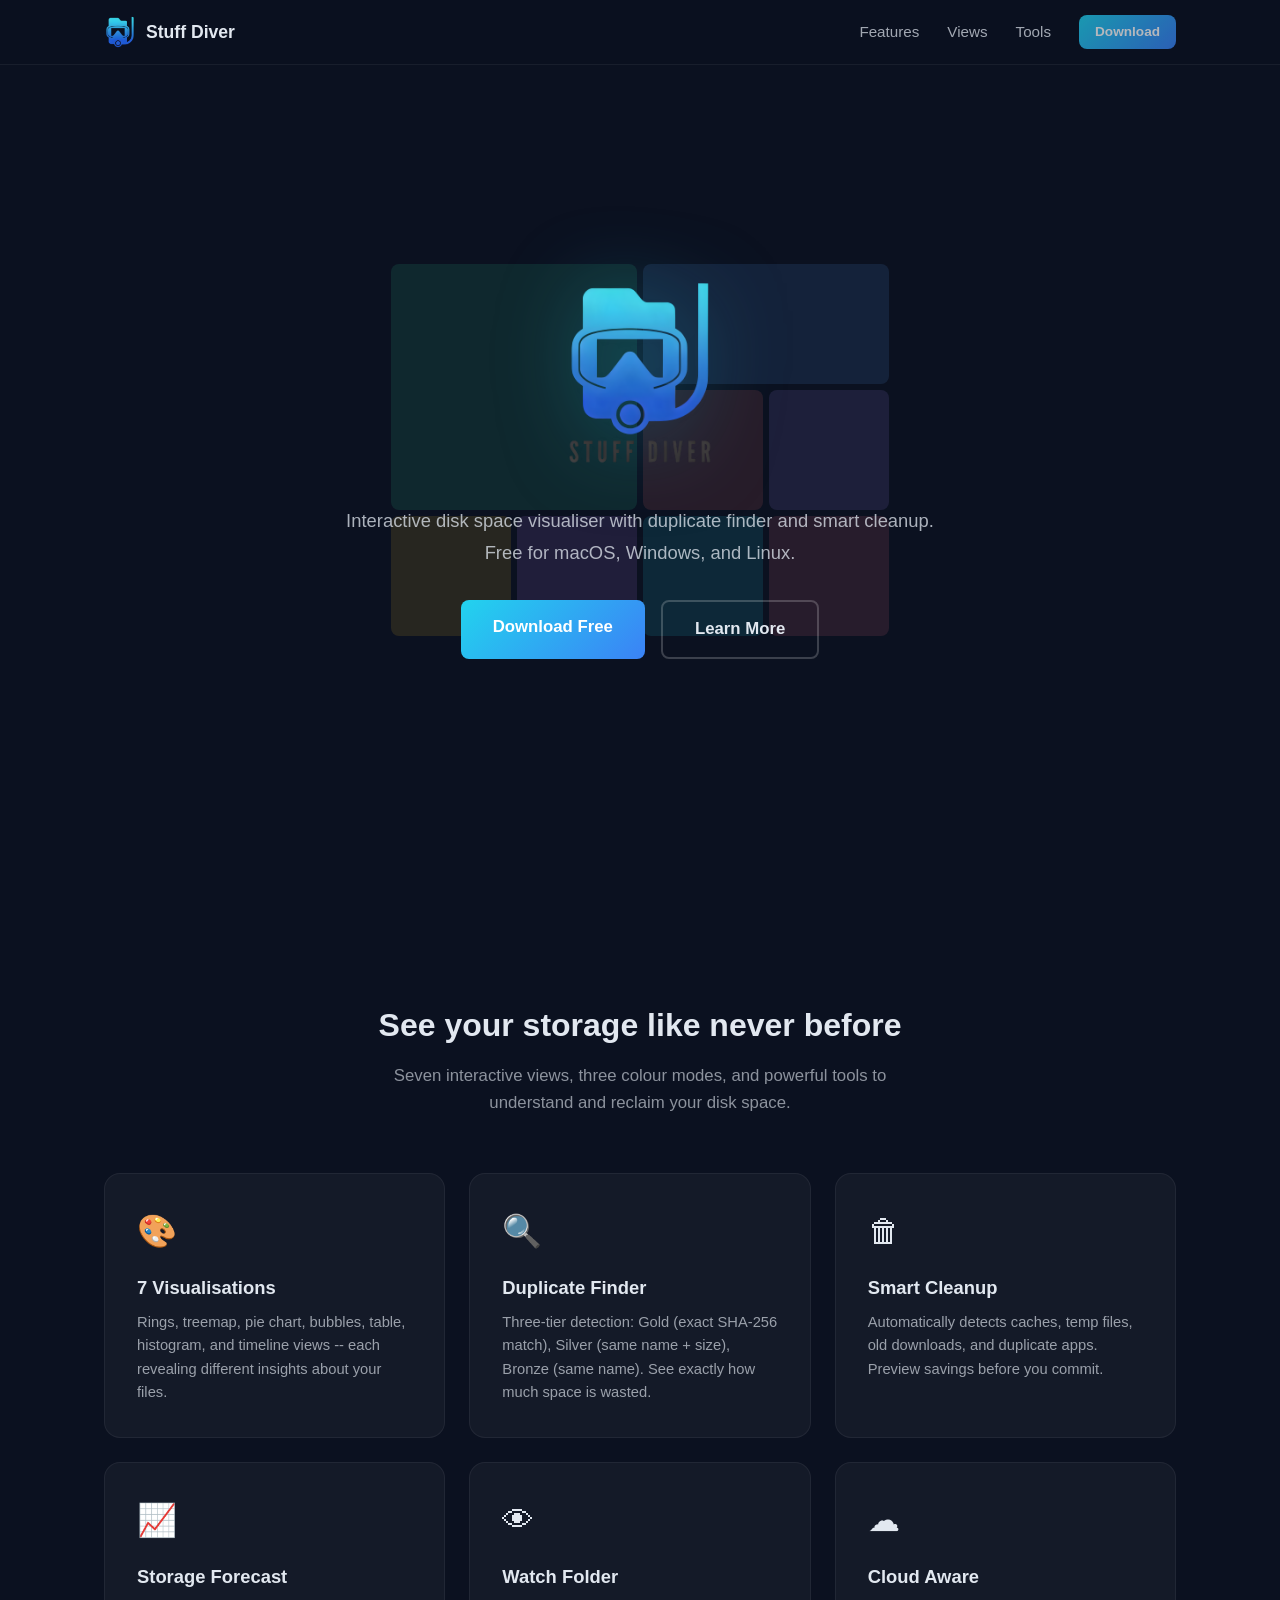
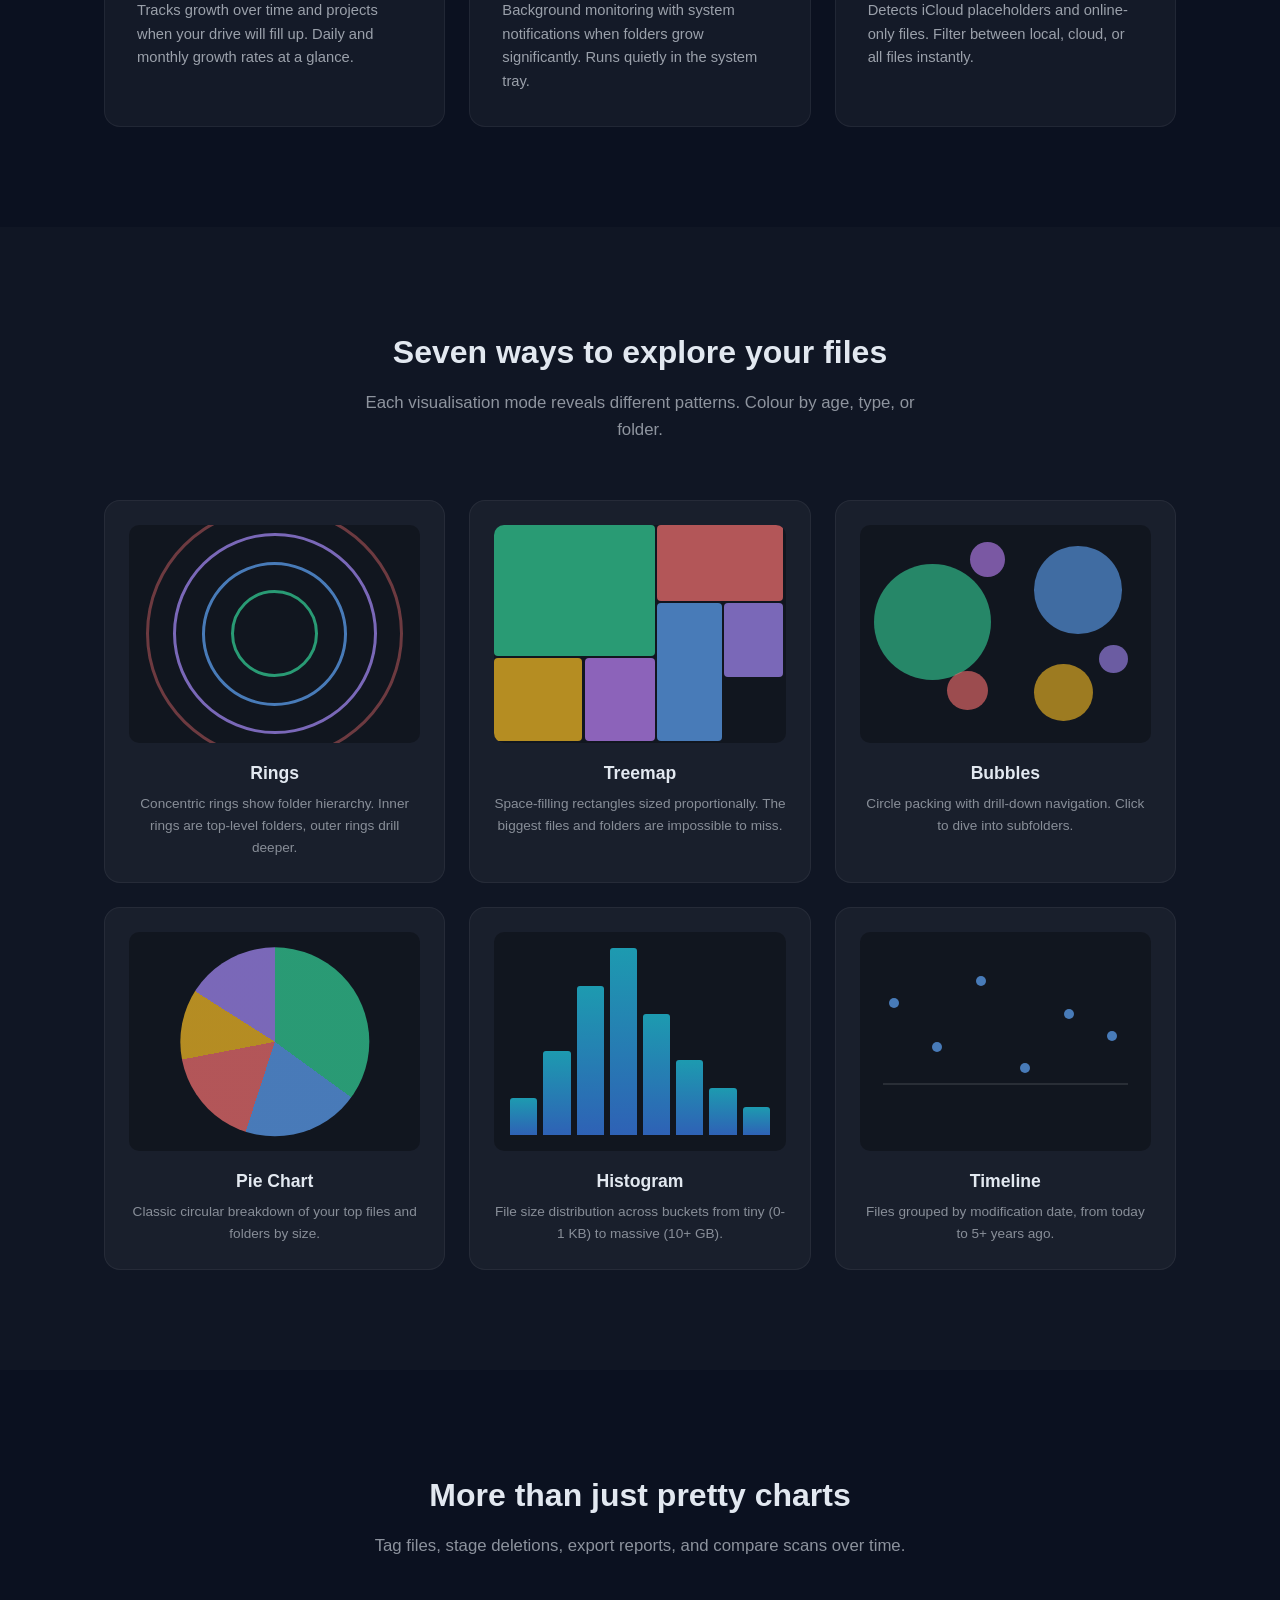
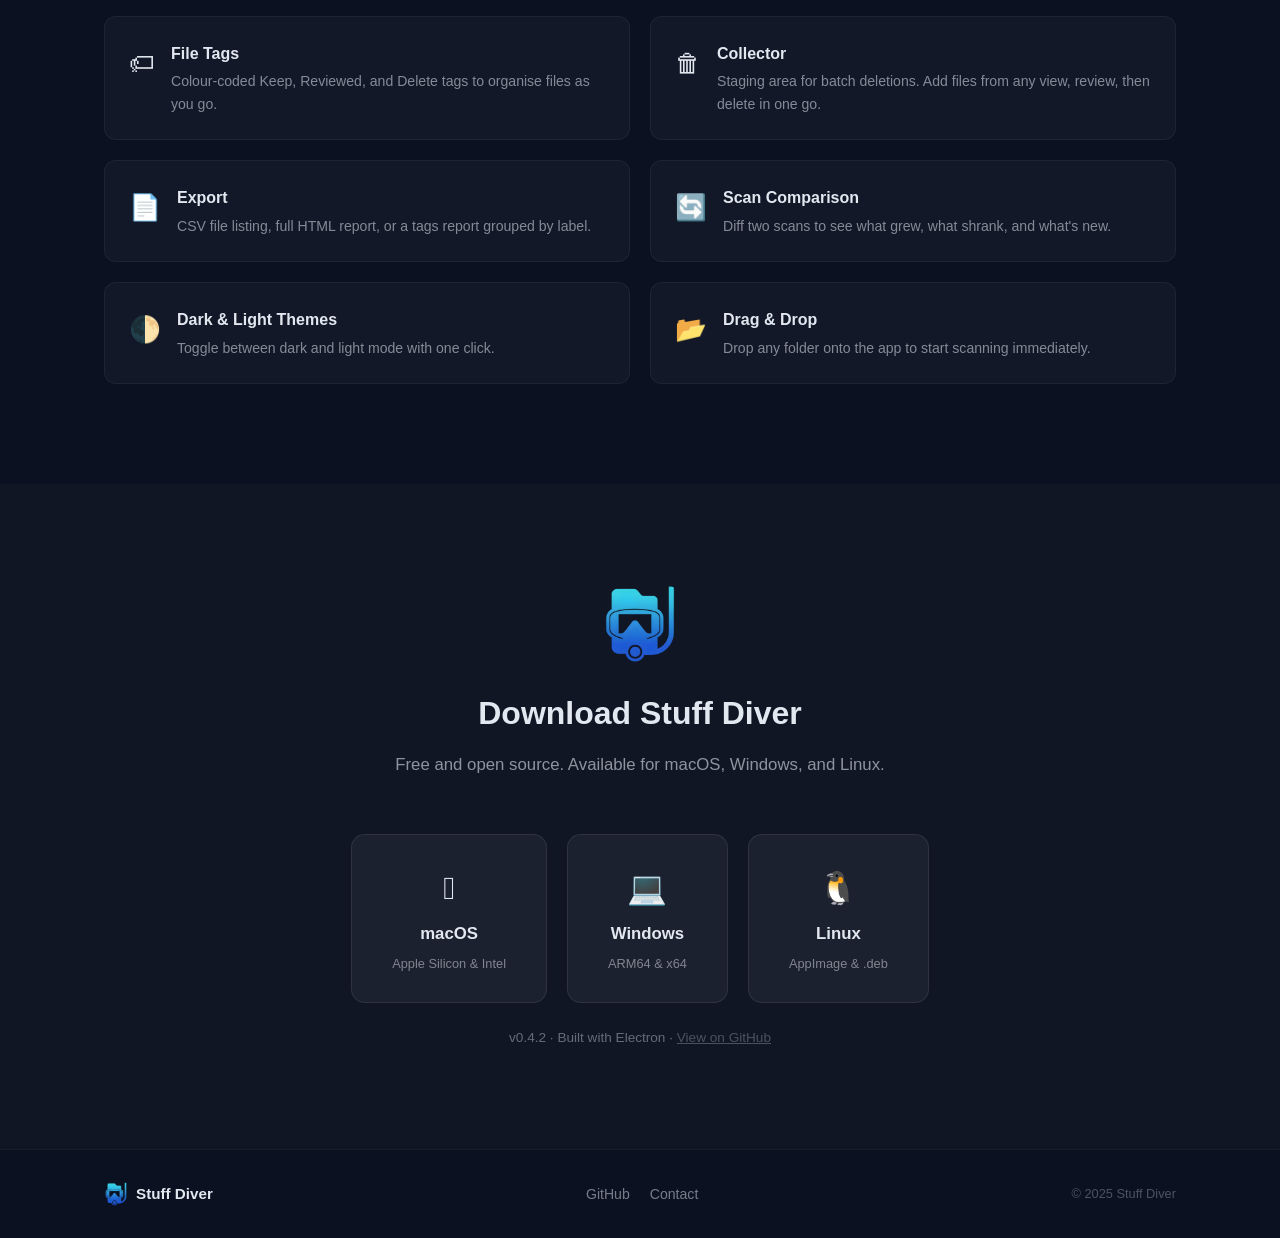
==== index.html @ a690c09a "Initial commit" ====
<!DOCTYPE html>
<html lang="en">
<head>
  <meta charset="UTF-8">
  <meta name="viewport" content="width=device-width, initial-scale=1.0">
  <title>Stuff Diver — Dive Deep Into Your Disk Space</title>
  <meta name="description" content="Interactive disk space visualiser with treemap, rings, bubbles, duplicate finder, and smart cleanup. Free for macOS, Windows, and Linux.">
  <link rel="icon" type="image/png" href="images/favicon.png">
  <link rel="stylesheet" href="style.css">
</head>
<body>

  <!-- NAV -->
  <nav class="nav">
    <div class="nav-inner">
      <a href="#" class="nav-brand">
        <img src="images/logo-icon.png" alt="Stuff Diver" width="32" height="32">
        <span>Stuff Diver</span>
      </a>
      <div class="nav-links">
        <a href="#features">Features</a>
        <a href="#visualisations">Views</a>
        <a href="#tools">Tools</a>
        <a href="#download" class="btn btn-sm">Download</a>
      </div>
      <button class="nav-toggle" aria-label="Menu">&#9776;</button>
    </div>
  </nav>

  <!-- HERO -->
  <section class="hero">
    <div class="hero-bg">
      <div class="hero-grid">
        <div class="grid-block" style="--c:#34d399;--d:0.2s;grid-area:1/1/3/3"></div>
        <div class="grid-block" style="--c:#60a5fa;--d:0.5s;grid-area:1/3/2/5"></div>
        <div class="grid-block" style="--c:#f87171;--d:0.8s;grid-area:2/3/3/4"></div>
        <div class="grid-block" style="--c:#a78bfa;--d:1.1s;grid-area:2/4/3/5"></div>
        <div class="grid-block" style="--c:#fbbf24;--d:1.4s;grid-area:3/1/4/2"></div>
        <div class="grid-block" style="--c:#c084fc;--d:1.7s;grid-area:3/2/4/3"></div>
        <div class="grid-block" style="--c:#22d3ee;--d:2.0s;grid-area:3/3/4/4"></div>
        <div class="grid-block" style="--c:#fb7185;--d:2.3s;grid-area:3/4/4/5"></div>
      </div>
    </div>
    <div class="hero-content">
      <img src="images/logo-full.png" alt="Stuff Diver" class="hero-logo">
      <p class="hero-sub">Interactive disk space visualiser with duplicate finder and smart cleanup.<br>Free for macOS, Windows, and Linux.</p>
      <div class="hero-cta">
        <a href="#download" class="btn btn-lg">Download Free</a>
        <a href="#features" class="btn btn-lg btn-outline">Learn More</a>
      </div>
    </div>
  </section>

  <!-- FEATURES -->
  <section id="features" class="section">
    <div class="container">
      <h2 class="section-title">See your storage like never before</h2>
      <p class="section-sub">Seven interactive views, three colour modes, and powerful tools to understand and reclaim your disk space.</p>
      <div class="features-grid">
        <div class="feature-card">
          <div class="feature-icon">&#127912;</div>
          <h3>7 Visualisations</h3>
          <p>Rings, treemap, pie chart, bubbles, table, histogram, and timeline views -- each revealing different insights about your files.</p>
        </div>
        <div class="feature-card">
          <div class="feature-icon">&#128269;</div>
          <h3>Duplicate Finder</h3>
          <p>Three-tier detection: Gold (exact SHA-256 match), Silver (same name + size), Bronze (same name). See exactly how much space is wasted.</p>
        </div>
        <div class="feature-card">
          <div class="feature-icon">&#128465;</div>
          <h3>Smart Cleanup</h3>
          <p>Automatically detects caches, temp files, old downloads, and duplicate apps. Preview savings before you commit.</p>
        </div>
        <div class="feature-card">
          <div class="feature-icon">&#128200;</div>
          <h3>Storage Forecast</h3>
          <p>Tracks growth over time and projects when your drive will fill up. Daily and monthly growth rates at a glance.</p>
        </div>
        <div class="feature-card">
          <div class="feature-icon">&#128065;</div>
          <h3>Watch Folder</h3>
          <p>Background monitoring with system notifications when folders grow significantly. Runs quietly in the system tray.</p>
        </div>
        <div class="feature-card">
          <div class="feature-icon">&#9729;</div>
          <h3>Cloud Aware</h3>
          <p>Detects iCloud placeholders and online-only files. Filter between local, cloud, or all files instantly.</p>
        </div>
      </div>
    </div>
  </section>

  <!-- VISUALISATIONS -->
  <section id="visualisations" class="section section-alt">
    <div class="container">
      <h2 class="section-title">Seven ways to explore your files</h2>
      <p class="section-sub">Each visualisation mode reveals different patterns. Colour by age, type, or folder.</p>
      <div class="views-grid">
        <div class="view-card">
          <div class="view-preview view-rings">
            <div class="ring r1"></div><div class="ring r2"></div><div class="ring r3"></div><div class="ring r4"></div>
          </div>
          <h3>Rings</h3>
          <p>Concentric rings show folder hierarchy. Inner rings are top-level folders, outer rings drill deeper.</p>
        </div>
        <div class="view-card">
          <div class="view-preview view-treemap">
            <div class="tm-block" style="--c:#34d399;width:55%;height:60%"></div>
            <div class="tm-block" style="--c:#f87171;width:43%;height:35%;left:56%"></div>
            <div class="tm-block" style="--c:#60a5fa;width:22%;height:63%;top:36%;left:56%"></div>
            <div class="tm-block" style="--c:#a78bfa;width:20%;height:34%;top:36%;left:79%"></div>
            <div class="tm-block" style="--c:#fbbf24;width:30%;height:38%;top:61%"></div>
            <div class="tm-block" style="--c:#c084fc;width:24%;height:38%;top:61%;left:31%"></div>
          </div>
          <h3>Treemap</h3>
          <p>Space-filling rectangles sized proportionally. The biggest files and folders are impossible to miss.</p>
        </div>
        <div class="view-card">
          <div class="view-preview view-bubbles">
            <div class="bub b1"></div><div class="bub b2"></div><div class="bub b3"></div>
            <div class="bub b4"></div><div class="bub b5"></div><div class="bub b6"></div>
          </div>
          <h3>Bubbles</h3>
          <p>Circle packing with drill-down navigation. Click to dive into subfolders.</p>
        </div>
        <div class="view-card">
          <div class="view-preview view-pie">
            <div class="pie-circle"></div>
          </div>
          <h3>Pie Chart</h3>
          <p>Classic circular breakdown of your top files and folders by size.</p>
        </div>
        <div class="view-card">
          <div class="view-preview view-histogram">
            <div class="hist-bar" style="--h:20%"></div>
            <div class="hist-bar" style="--h:45%"></div>
            <div class="hist-bar" style="--h:80%"></div>
            <div class="hist-bar" style="--h:100%"></div>
            <div class="hist-bar" style="--h:65%"></div>
            <div class="hist-bar" style="--h:40%"></div>
            <div class="hist-bar" style="--h:25%"></div>
            <div class="hist-bar" style="--h:15%"></div>
          </div>
          <h3>Histogram</h3>
          <p>File size distribution across buckets from tiny (0-1 KB) to massive (10+ GB).</p>
        </div>
        <div class="view-card">
          <div class="view-preview view-timeline">
            <div class="tl-dot" style="--x:10%;--y:30%"></div>
            <div class="tl-dot" style="--x:25%;--y:50%"></div>
            <div class="tl-dot" style="--x:40%;--y:20%"></div>
            <div class="tl-dot" style="--x:55%;--y:60%"></div>
            <div class="tl-dot" style="--x:70%;--y:35%"></div>
            <div class="tl-dot" style="--x:85%;--y:45%"></div>
            <div class="tl-line"></div>
          </div>
          <h3>Timeline</h3>
          <p>Files grouped by modification date, from today to 5+ years ago.</p>
        </div>
      </div>
    </div>
  </section>

  <!-- TOOLS / WORKFLOW -->
  <section id="tools" class="section">
    <div class="container">
      <h2 class="section-title">More than just pretty charts</h2>
      <p class="section-sub">Tag files, stage deletions, export reports, and compare scans over time.</p>
      <div class="tools-grid">
        <div class="tool-item">
          <span class="tool-icon">&#127991;</span>
          <div>
            <h3>File Tags</h3>
            <p>Colour-coded Keep, Reviewed, and Delete tags to organise files as you go.</p>
          </div>
        </div>
        <div class="tool-item">
          <span class="tool-icon">&#128465;</span>
          <div>
            <h3>Collector</h3>
            <p>Staging area for batch deletions. Add files from any view, review, then delete in one go.</p>
          </div>
        </div>
        <div class="tool-item">
          <span class="tool-icon">&#128196;</span>
          <div>
            <h3>Export</h3>
            <p>CSV file listing, full HTML report, or a tags report grouped by label.</p>
          </div>
        </div>
        <div class="tool-item">
          <span class="tool-icon">&#128260;</span>
          <div>
            <h3>Scan Comparison</h3>
            <p>Diff two scans to see what grew, what shrank, and what's new.</p>
          </div>
        </div>
        <div class="tool-item">
          <span class="tool-icon">&#127763;</span>
          <div>
            <h3>Dark &amp; Light Themes</h3>
            <p>Toggle between dark and light mode with one click.</p>
          </div>
        </div>
        <div class="tool-item">
          <span class="tool-icon">&#128194;</span>
          <div>
            <h3>Drag &amp; Drop</h3>
            <p>Drop any folder onto the app to start scanning immediately.</p>
          </div>
        </div>
      </div>
    </div>
  </section>

  <!-- DOWNLOAD -->
  <section id="download" class="section section-alt">
    <div class="container download-section">
      <img src="images/logo-icon.png" alt="Stuff Diver" class="download-logo">
      <h2 class="section-title">Download Stuff Diver</h2>
      <p class="section-sub">Free and open source. Available for macOS, Windows, and Linux.</p>
      <div class="download-grid">
        <a href="#" class="download-card">
          <span class="dl-icon">&#63743;</span>
          <span class="dl-platform">macOS</span>
          <span class="dl-detail">Apple Silicon &amp; Intel</span>
        </a>
        <a href="#" class="download-card">
          <span class="dl-icon">&#128187;</span>
          <span class="dl-platform">Windows</span>
          <span class="dl-detail">ARM64 &amp; x64</span>
        </a>
        <a href="#" class="download-card">
          <span class="dl-icon">&#128039;</span>
          <span class="dl-platform">Linux</span>
          <span class="dl-detail">AppImage &amp; .deb</span>
        </a>
      </div>
      <p class="download-note">v0.4.2 &middot; Built with Electron &middot; <a href="https://github.com/cryptopoly/StuffDiver" class="link">View on GitHub</a></p>
    </div>
  </section>

  <!-- FOOTER -->
  <footer class="footer">
    <div class="container footer-inner">
      <div class="footer-brand">
        <img src="images/logo-icon.png" alt="Stuff Diver" width="24" height="24">
        <span>Stuff Diver</span>
      </div>
      <div class="footer-links">
        <a href="https://github.com/cryptopoly/StuffDiver">GitHub</a>
        <a href="mailto:info@stuffdiver.com">Contact</a>
      </div>
      <p class="footer-copy">&copy; 2025 Stuff Diver</p>
    </div>
  </footer>

  <script>
    // Mobile nav toggle
    document.querySelector('.nav-toggle').addEventListener('click', () => {
      document.querySelector('.nav-links').classList.toggle('open');
    });
    // Smooth scroll
    document.querySelectorAll('a[href^="#"]').forEach(a => {
      a.addEventListener('click', e => {
        const target = document.querySelector(a.getAttribute('href'));
        if (target) { e.preventDefault(); target.scrollIntoView({ behavior: 'smooth' }); }
        document.querySelector('.nav-links').classList.remove('open');
      });
    });
  </script>
</body>
</html>
---- style.css ----
/* ── Reset & Base ──────────────────────────────────── */
*, *::before, *::after { margin: 0; padding: 0; box-sizing: border-box; }
html { scroll-behavior: smooth; }
body {
  font-family: -apple-system, BlinkMacSystemFont, "Segoe UI", Roboto, Helvetica, Arial, sans-serif;
  color: #e2e8f0;
  background: #0b1120;
  line-height: 1.6;
  -webkit-font-smoothing: antialiased;
}
a { color: inherit; text-decoration: none; }
img { max-width: 100%; display: block; }

.container { max-width: 1120px; margin: 0 auto; padding: 0 24px; }

/* ── Nav ──────────────────────────────────────────── */
.nav {
  position: fixed; top: 0; left: 0; right: 0; z-index: 100;
  background: rgba(11, 17, 32, 0.85);
  backdrop-filter: blur(12px);
  border-bottom: 1px solid rgba(255,255,255,0.06);
}
.nav-inner {
  max-width: 1120px; margin: 0 auto; padding: 0 24px;
  display: flex; align-items: center; justify-content: space-between;
  height: 64px;
}
.nav-brand { display: flex; align-items: center; gap: 10px; font-weight: 700; font-size: 1.1rem; }
.nav-brand img { border-radius: 6px; }
.nav-links { display: flex; align-items: center; gap: 28px; font-size: 0.95rem; }
.nav-links a { opacity: 0.7; transition: opacity 0.2s; }
.nav-links a:hover { opacity: 1; }
.nav-toggle { display: none; background: none; border: none; color: #e2e8f0; font-size: 1.4rem; cursor: pointer; }

/* ── Buttons ──────────────────────────────────────── */
.btn {
  display: inline-block; padding: 10px 24px; border-radius: 8px;
  font-weight: 600; font-size: 0.95rem; transition: all 0.2s;
  background: linear-gradient(135deg, #22d3ee, #3b82f6);
  color: #fff; border: none; cursor: pointer;
}
.btn:hover { transform: translateY(-1px); box-shadow: 0 4px 20px rgba(59,130,246,0.35); }
.btn-sm { padding: 6px 16px; font-size: 0.85rem; }
.btn-lg { padding: 14px 32px; font-size: 1.05rem; }
.btn-outline {
  background: transparent;
  border: 2px solid rgba(255,255,255,0.2);
  color: #e2e8f0;
}
.btn-outline:hover { border-color: rgba(255,255,255,0.4); background: rgba(255,255,255,0.05); box-shadow: none; }

/* ── Hero ─────────────────────────────────────────── */
.hero {
  position: relative; min-height: 100vh;
  display: flex; align-items: center; justify-content: center;
  overflow: hidden; padding: 100px 24px 80px;
}
.hero-bg {
  position: absolute; inset: 0;
  display: flex; align-items: center; justify-content: center;
  opacity: 0.12;
}
.hero-grid {
  display: grid;
  grid-template-columns: repeat(4, 120px);
  grid-template-rows: repeat(3, 120px);
  gap: 6px;
}
.grid-block {
  background: var(--c);
  border-radius: 8px;
  animation: blockIn 0.6s ease both;
  animation-delay: var(--d);
}
@keyframes blockIn { from { opacity: 0; transform: scale(0.7); } to { opacity: 1; transform: scale(1); } }

.hero-content { position: relative; text-align: center; max-width: 640px; }
.hero-logo { width: 220px; margin: 0 auto 24px; filter: drop-shadow(0 0 40px rgba(34,211,238,0.25)); }
.hero-sub { font-size: 1.15rem; opacity: 0.75; margin-bottom: 32px; line-height: 1.7; }
.hero-cta { display: flex; gap: 16px; justify-content: center; flex-wrap: wrap; }

/* ── Sections ─────────────────────────────────────── */
.section { padding: 100px 0; }
.section-alt { background: rgba(255,255,255,0.02); }
.section-title { font-size: 2rem; font-weight: 700; text-align: center; margin-bottom: 12px; }
.section-sub { text-align: center; opacity: 0.6; max-width: 560px; margin: 0 auto 56px; font-size: 1.05rem; }

/* ── Features Grid ────────────────────────────────── */
.features-grid {
  display: grid; grid-template-columns: repeat(3, 1fr); gap: 24px;
}
.feature-card {
  background: rgba(255,255,255,0.04);
  border: 1px solid rgba(255,255,255,0.06);
  border-radius: 16px; padding: 32px;
  transition: transform 0.2s, border-color 0.2s;
}
.feature-card:hover { transform: translateY(-4px); border-color: rgba(59,130,246,0.3); }
.feature-icon { font-size: 2rem; margin-bottom: 16px; display: block; }
.feature-card h3 { font-size: 1.15rem; margin-bottom: 8px; }
.feature-card p { font-size: 0.92rem; opacity: 0.65; line-height: 1.6; }

/* ── Views Grid ───────────────────────────────────── */
.views-grid {
  display: grid; grid-template-columns: repeat(3, 1fr); gap: 24px;
}
.view-card {
  background: rgba(255,255,255,0.04);
  border: 1px solid rgba(255,255,255,0.06);
  border-radius: 16px; padding: 24px; text-align: center;
  transition: transform 0.2s, border-color 0.2s;
}
.view-card:hover { transform: translateY(-4px); border-color: rgba(59,130,246,0.3); }
.view-card h3 { margin: 16px 0 6px; font-size: 1.1rem; }
.view-card p { font-size: 0.85rem; opacity: 0.55; }

/* View Previews (mini illustrations) */
.view-preview {
  width: 100%; aspect-ratio: 4/3; border-radius: 10px;
  background: rgba(0,0,0,0.3); position: relative; overflow: hidden;
}

/* Rings */
.view-rings { display: flex; align-items: center; justify-content: center; }
.ring {
  position: absolute; border-radius: 50%;
  border: 3px solid; opacity: 0.7;
}
.r1 { width: 30%; height: 40%; border-color: #34d399; }
.r2 { width: 50%; height: 66%; border-color: #60a5fa; }
.r3 { width: 70%; height: 92%; border-color: #a78bfa; }
.r4 { width: 88%; height: 116%; border-color: #f87171; opacity: 0.4; }

/* Treemap */
.view-treemap { position: relative; }
.tm-block { position: absolute; background: var(--c); border-radius: 4px; opacity: 0.7; top: 0; left: 0; }

/* Bubbles */
.view-bubbles { display: flex; align-items: center; justify-content: center; }
.bub { position: absolute; border-radius: 50%; opacity: 0.6; }
.b1 { width: 40%; height: 53%; background: #34d399; top: 18%; left: 5%; }
.b2 { width: 30%; height: 40%; background: #60a5fa; top: 10%; right: 10%; }
.b3 { width: 20%; height: 26%; background: #fbbf24; bottom: 10%; right: 20%; }
.b4 { width: 14%; height: 18%; background: #f87171; bottom: 15%; left: 30%; }
.b5 { width: 10%; height: 13%; background: #a78bfa; top: 55%; right: 8%; }
.b6 { width: 12%; height: 16%; background: #c084fc; top: 8%; left: 38%; }

/* Pie */
.pie-circle {
  width: 65%; aspect-ratio: 1; margin: auto; border-radius: 50%;
  background: conic-gradient(#34d399 0% 35%, #60a5fa 35% 55%, #f87171 55% 72%, #fbbf24 72% 84%, #a78bfa 84% 100%);
  opacity: 0.7; position: absolute; top: 50%; left: 50%; transform: translate(-50%, -50%);
}

/* Histogram */
.view-histogram { display: flex; align-items: flex-end; justify-content: center; gap: 6px; padding: 16px; }
.hist-bar {
  flex: 1; height: var(--h); border-radius: 3px 3px 0 0;
  background: linear-gradient(to top, #3b82f6, #22d3ee); opacity: 0.7;
}

/* Timeline */
.view-timeline { }
.tl-dot {
  position: absolute; left: var(--x); top: var(--y);
  width: 10px; height: 10px; border-radius: 50%;
  background: #60a5fa; opacity: 0.7;
}
.tl-line {
  position: absolute; bottom: 30%; left: 8%; right: 8%; height: 2px;
  background: rgba(255,255,255,0.1);
}

/* ── Tools Grid ───────────────────────────────────── */
.tools-grid {
  display: grid; grid-template-columns: repeat(2, 1fr); gap: 20px;
}
.tool-item {
  display: flex; align-items: flex-start; gap: 16px;
  background: rgba(255,255,255,0.03);
  border: 1px solid rgba(255,255,255,0.05);
  border-radius: 12px; padding: 24px;
  transition: border-color 0.2s;
}
.tool-item:hover { border-color: rgba(59,130,246,0.25); }
.tool-icon { font-size: 1.6rem; flex-shrink: 0; margin-top: 2px; }
.tool-item h3 { font-size: 1rem; margin-bottom: 4px; }
.tool-item p { font-size: 0.88rem; opacity: 0.55; }

/* ── Download ─────────────────────────────────────── */
.download-section { text-align: center; }
.download-logo { width: 80px; margin: 0 auto 24px; border-radius: 16px; }
.download-grid {
  display: flex; gap: 20px; justify-content: center; flex-wrap: wrap;
  margin-bottom: 24px;
}
.download-card {
  display: flex; flex-direction: column; align-items: center; gap: 6px;
  background: rgba(255,255,255,0.05);
  border: 1px solid rgba(255,255,255,0.08);
  border-radius: 14px; padding: 28px 40px;
  transition: all 0.2s; cursor: pointer;
}
.download-card:hover { background: rgba(59,130,246,0.1); border-color: rgba(59,130,246,0.3); transform: translateY(-2px); }
.dl-icon { font-size: 2rem; }
.dl-platform { font-weight: 700; font-size: 1.05rem; }
.dl-detail { font-size: 0.8rem; opacity: 0.5; }
.download-note { font-size: 0.85rem; opacity: 0.4; }
.link { text-decoration: underline; opacity: 0.7; }
.link:hover { opacity: 1; }

/* ── Footer ───────────────────────────────────────── */
.footer {
  border-top: 1px solid rgba(255,255,255,0.06);
  padding: 32px 0;
}
.footer-inner {
  display: flex; align-items: center; justify-content: space-between;
  flex-wrap: wrap; gap: 16px;
}
.footer-brand { display: flex; align-items: center; gap: 8px; font-weight: 600; font-size: 0.95rem; }
.footer-brand img { border-radius: 4px; }
.footer-links { display: flex; gap: 20px; font-size: 0.88rem; opacity: 0.5; }
.footer-links a:hover { opacity: 1; }
.footer-copy { font-size: 0.8rem; opacity: 0.3; }

/* ── Responsive ───────────────────────────────────── */
@media (max-width: 768px) {
  .nav-links {
    display: none; flex-direction: column; position: absolute;
    top: 64px; left: 0; right: 0; background: rgba(11,17,32,0.95);
    padding: 24px; gap: 20px; border-bottom: 1px solid rgba(255,255,255,0.06);
  }
  .nav-links.open { display: flex; }
  .nav-toggle { display: block; }

  .hero { min-height: auto; padding: 120px 24px 80px; }
  .hero-logo { width: 160px; }
  .hero-grid { grid-template-columns: repeat(4, 70px); grid-template-rows: repeat(3, 70px); }
  .section { padding: 64px 0; }
  .section-title { font-size: 1.6rem; }
  .features-grid, .views-grid { grid-template-columns: 1fr; }
  .tools-grid { grid-template-columns: 1fr; }
  .download-grid { flex-direction: column; align-items: center; }
  .footer-inner { flex-direction: column; text-align: center; }
}
@media (max-width: 480px) {
  .hero-cta { flex-direction: column; align-items: center; }
  .btn-lg { width: 100%; text-align: center; }
}
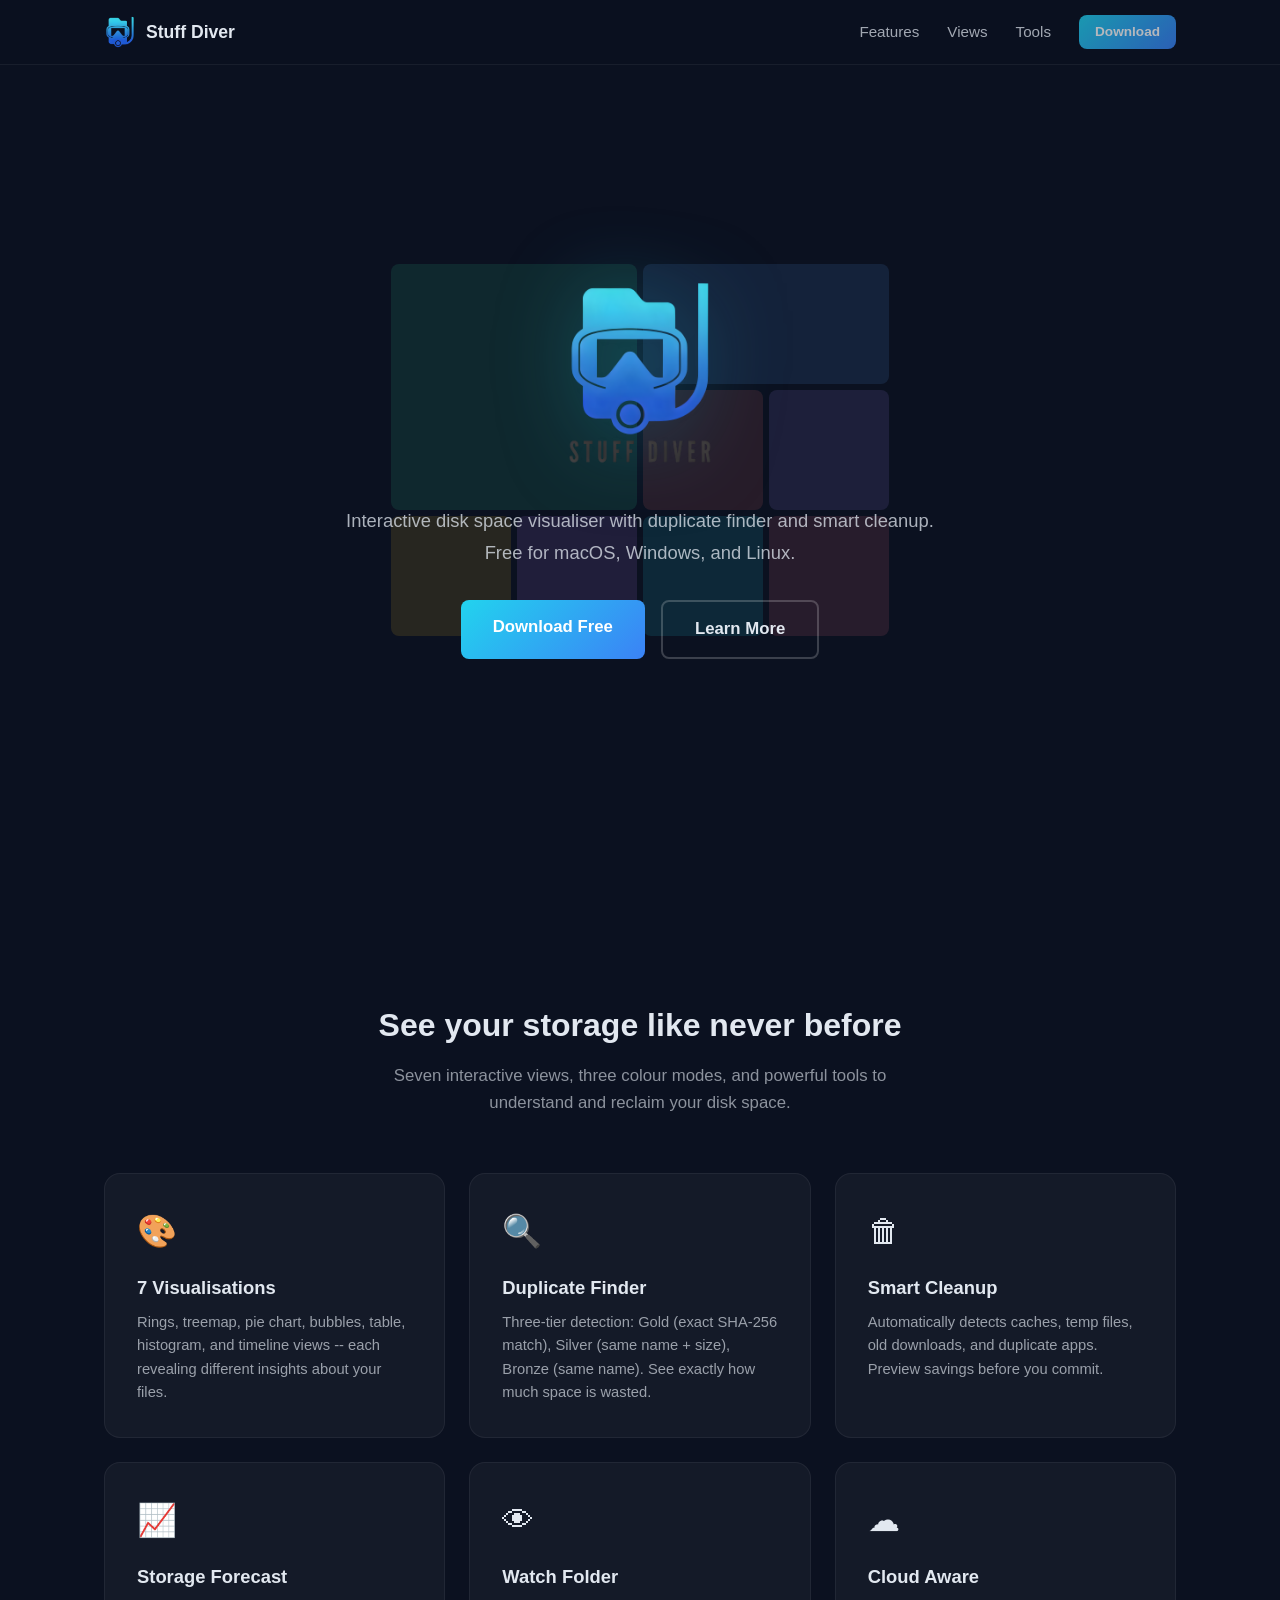
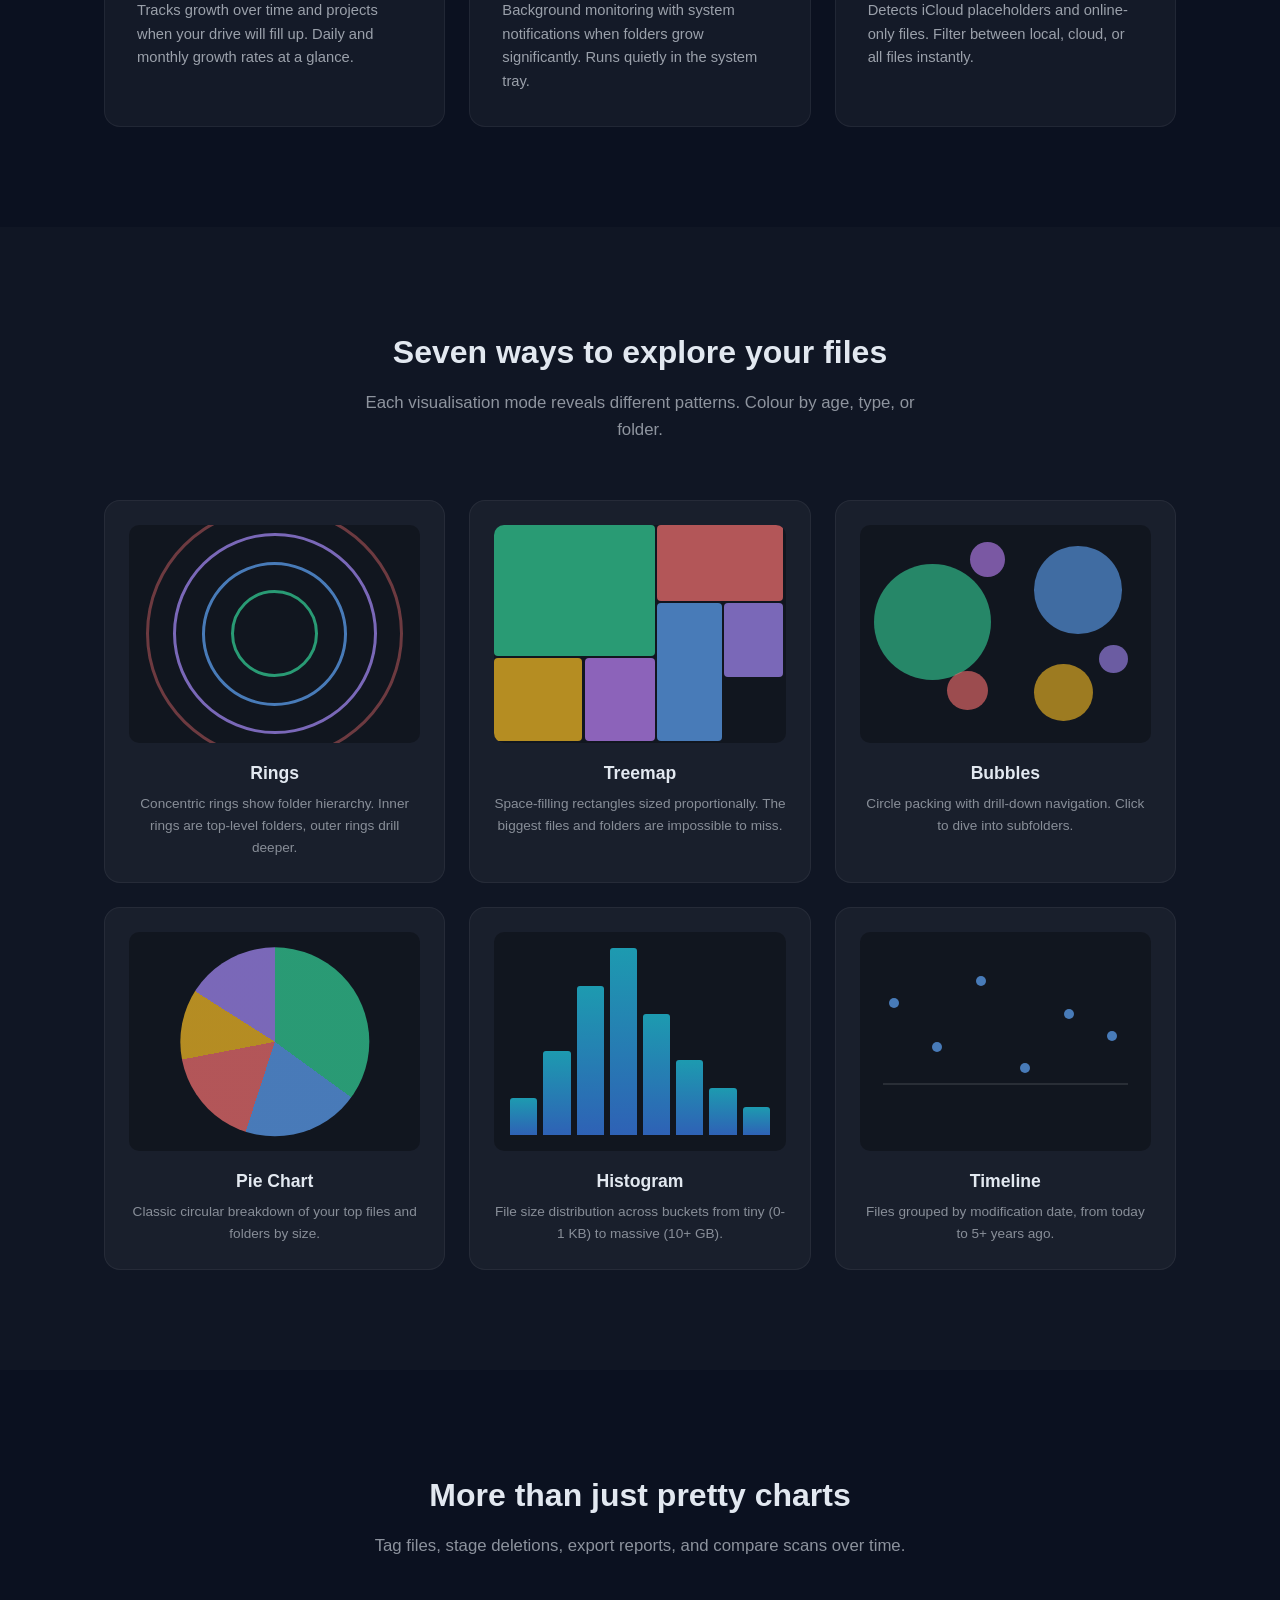
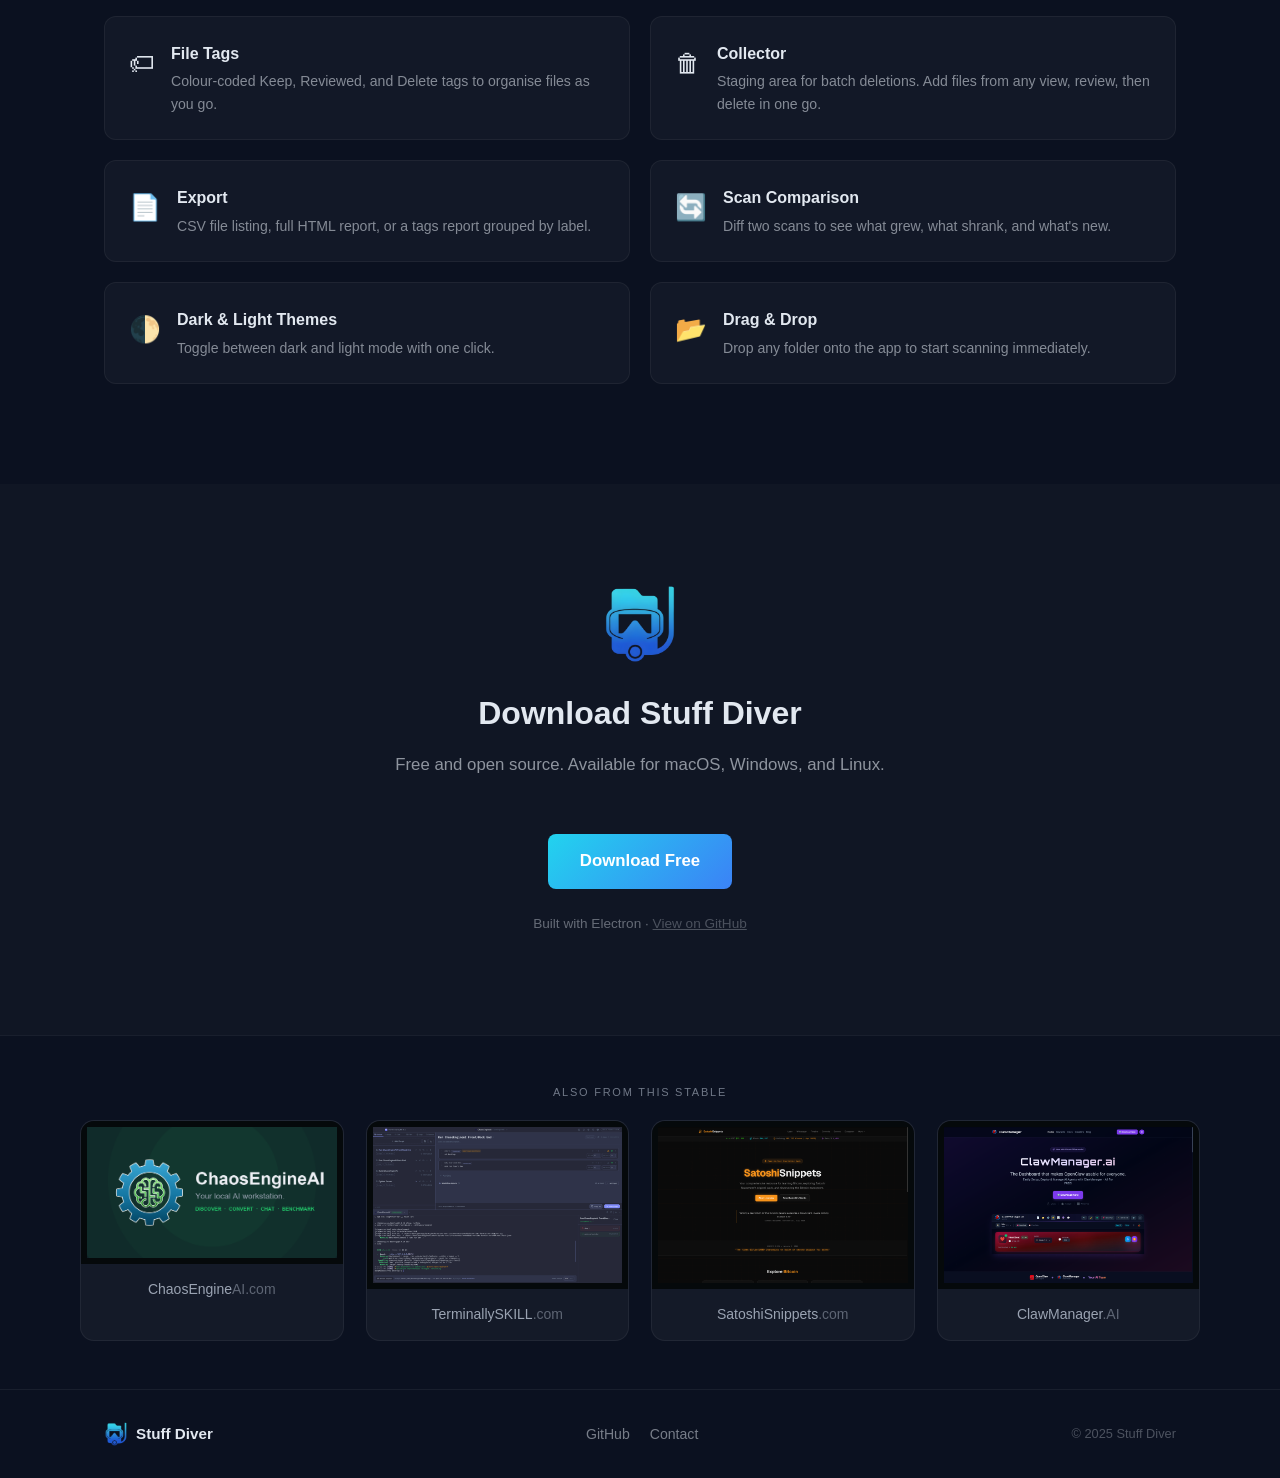
==== commit 71a5b8fb: "Add download modal, sister sites and assets Introduce a new download modal (download.js) that auto-d" ====
--- a/index.html
+++ b/index.html
@@ -45,7 +45,7 @@
       <img src="images/logo-full.png" alt="Stuff Diver" class="hero-logo">
       <p class="hero-sub">Interactive disk space visualiser with duplicate finder and smart cleanup.<br>Free for macOS, Windows, and Linux.</p>
       <div class="hero-cta">
-        <a href="#download" class="btn btn-lg">Download Free</a>
+        <a href="#download" class="btn btn-lg" data-download>Download Free</a>
         <a href="#features" class="btn btn-lg btn-outline">Learn More</a>
       </div>
     </div>
@@ -220,26 +220,35 @@
       <img src="images/logo-icon.png" alt="Stuff Diver" class="download-logo">
       <h2 class="section-title">Download Stuff Diver</h2>
       <p class="section-sub">Free and open source. Available for macOS, Windows, and Linux.</p>
-      <div class="download-grid">
-        <a href="#" class="download-card">
-          <span class="dl-icon">&#63743;</span>
-          <span class="dl-platform">macOS</span>
-          <span class="dl-detail">Apple Silicon &amp; Intel</span>
-        </a>
-        <a href="#" class="download-card">
-          <span class="dl-icon">&#128187;</span>
-          <span class="dl-platform">Windows</span>
-          <span class="dl-detail">ARM64 &amp; x64</span>
-        </a>
-        <a href="#" class="download-card">
-          <span class="dl-icon">&#128039;</span>
-          <span class="dl-platform">Linux</span>
-          <span class="dl-detail">AppImage &amp; .deb</span>
-        </a>
-      </div>
-      <p class="download-note">v0.4.2 &middot; Built with Electron &middot; <a href="https://github.com/cryptopoly/StuffDiver" class="link">View on GitHub</a></p>
-    </div>
-  </section>
+      <div class="hero-cta" style="margin-bottom:24px">
+        <a href="#download" class="btn btn-lg" data-download>Download Free</a>
+      </div>
+      <p class="download-note">Built with Electron &middot; <a href="https://github.com/cryptopoly/StuffDiver" class="link">View on GitHub</a></p>
+    </div>
+  </section>
+
+  <!-- SISTER SITES -->
+  <div class="sister-sites" data-show="true">
+    <div class="sister-label">Also from this stable</div>
+    <div class="sister-list">
+      <a href="https://chaosengineai.com" target="_blank" rel="noopener">
+        <div class="sister-thumb"><img src="othersites/ChaosEngineAI.png" alt="" loading="lazy"></div>
+        <div class="sister-name">ChaosEngine<span>AI.com</span></div>
+      </a>
+      <a href="https://terminallyskill.com" target="_blank" rel="noopener">
+        <div class="sister-thumb"><img src="othersites/TerminallySKILL.png" alt="" loading="lazy"></div>
+        <div class="sister-name">TerminallySKILL<span>.com</span></div>
+      </a>
+      <a href="https://satoshisnippets.com" target="_blank" rel="noopener">
+        <div class="sister-thumb"><img src="othersites/SatoshiSnippets.png" alt="" loading="lazy"></div>
+        <div class="sister-name">SatoshiSnippets<span>.com</span></div>
+      </a>
+      <a href="https://clawmanager.ai" target="_blank" rel="noopener">
+        <div class="sister-thumb"><img src="othersites/ClawManager.png" alt="" loading="lazy"></div>
+        <div class="sister-name">ClawManager<span>.AI</span></div>
+      </a>
+    </div>
+  </div>
 
   <!-- FOOTER -->
   <footer class="footer">
@@ -256,6 +265,7 @@
     </div>
   </footer>
 
+  <script src="download.js"></script>
   <script>
     // Mobile nav toggle
     document.querySelector('.nav-toggle').addEventListener('click', () => {
--- a/style.css
+++ b/style.css
@@ -224,6 +224,127 @@
 .footer-links a:hover { opacity: 1; }
 .footer-copy { font-size: 0.8rem; opacity: 0.3; }
 
+/* ── Sister Sites ─────────────────────────────────── */
+.sister-sites {
+  border-top: 1px solid rgba(255,255,255,0.06);
+  padding: 48px 24px;
+  display: flex; flex-direction: column; gap: 18px;
+  align-items: center; text-align: center;
+}
+.sister-sites[data-show="false"] { display: none; }
+.sister-label {
+  font-size: 11px; letter-spacing: 0.16em; text-transform: uppercase;
+  color: #9aa3b2; opacity: 0.7;
+}
+.sister-list {
+  display: grid; grid-template-columns: repeat(4, minmax(0, 1fr));
+  gap: 22px; width: 100%; max-width: 1120px;
+}
+.sister-list a {
+  display: block; background: rgba(255,255,255,0.04);
+  border: 1px solid rgba(255,255,255,0.06); border-radius: 14px;
+  overflow: hidden; text-decoration: none; color: #9aa3b2;
+  transition: border-color 0.2s, transform 0.15s, color 0.15s;
+}
+.sister-list a:hover {
+  border-color: rgba(59,130,246,0.5); transform: translateY(-2px); color: #e2e8f0;
+}
+.sister-thumb { width: 100%; background: #05090b; padding: 6px; display: block; }
+.sister-thumb img { display: block; width: 100%; height: auto; }
+.sister-name { padding: 14px 16px; font-size: 14px; font-weight: 500; text-align: center; }
+.sister-name span { opacity: 0.55; }
+
+/* ── Download Modal ───────────────────────────────── */
+.dl-modal {
+  position: fixed; inset: 0; background: rgba(0,0,0,0.78);
+  backdrop-filter: blur(8px); z-index: 100;
+  display: none; align-items: center; justify-content: center;
+  padding: 20px; animation: dl-fade 0.18s ease-out;
+}
+.dl-modal.open { display: flex; }
+@keyframes dl-fade { from { opacity: 0; } to { opacity: 1; } }
+.dl-card {
+  background: #0d1a2a; border: 1px solid rgba(255,255,255,0.1);
+  border-radius: 18px; width: 100%; max-width: 520px;
+  max-height: calc(100vh - 40px); display: flex; flex-direction: column;
+  box-shadow: 0 30px 80px -20px rgba(0,0,0,0.6);
+}
+.dl-head {
+  display: flex; align-items: center; justify-content: space-between;
+  padding: 22px 24px 10px;
+}
+.dl-head h3 { margin: 0; font-size: 22px; letter-spacing: -0.01em; }
+.dl-close {
+  background: none; border: 0; color: #9aa3b2; font-size: 28px;
+  line-height: 1; cursor: pointer; padding: 4px 8px; border-radius: 8px;
+  transition: color 0.15s, background 0.15s;
+}
+.dl-close:hover { color: #e2e8f0; background: rgba(255,255,255,0.06); }
+.dl-body {
+  padding: 4px 24px 22px; overflow-y: auto;
+  display: flex; flex-direction: column; gap: 10px;
+}
+.dl-lede { margin: 0; color: #9aa3b2; font-size: 14px; }
+.dl-version {
+  font-size: 12px; color: #22d3ee;
+  background: rgba(34,211,238,0.1); border: 1px solid rgba(34,211,238,0.28);
+  padding: 6px 10px; border-radius: 999px; align-self: flex-start;
+  font-family: ui-monospace, monospace;
+}
+.dl-status { padding: 10px 14px; border-radius: 10px; font-size: 13.5px; font-weight: 500; }
+.dl-status-loading {
+  background: rgba(34,211,238,0.08); border: 1px solid rgba(34,211,238,0.3); color: #8ee5e5;
+}
+.dl-status-done {
+  background: rgba(34,211,238,0.12); border: 1px solid rgba(34,211,238,0.45); color: #a9ece2;
+}
+.dl-rec-label {
+  font-size: 11px; font-weight: 700; color: #22d3ee;
+  letter-spacing: 0.14em; text-transform: uppercase; margin-top: 4px;
+}
+.dl-plat {
+  display: flex; align-items: center; gap: 14px; width: 100%;
+  padding: 14px; background: rgba(255,255,255,0.03);
+  border: 1px solid rgba(255,255,255,0.1); border-radius: 12px;
+  color: #e2e8f0; font: inherit; text-align: left; cursor: pointer;
+  transition: border-color 0.2s, background 0.2s, transform 0.15s;
+}
+.dl-plat:hover:not(:disabled) { border-color: rgba(59,130,246,0.5); background: rgba(59,130,246,0.05); }
+.dl-plat:disabled { opacity: 0.55; cursor: not-allowed; }
+.dl-plat-highlight { border-color: rgba(59,130,246,0.55); background: linear-gradient(180deg, rgba(59,130,246,0.08), transparent); }
+.dl-plat-icon {
+  width: 42px; height: 42px; border-radius: 10px;
+  background: rgba(255,255,255,0.06);
+  display: flex; align-items: center; justify-content: center;
+  font-size: 22px; flex-shrink: 0;
+}
+.dl-plat-body { flex: 1; min-width: 0; }
+.dl-plat-title { font-weight: 600; font-size: 15px; }
+.dl-plat-accent { font-weight: 400; font-size: 12.5px; color: #22d3ee; margin-left: 4px; }
+.dl-plat-sub { font-size: 13px; color: #9aa3b2; margin-top: 2px; white-space: nowrap; overflow: hidden; text-overflow: ellipsis; }
+.dl-plat-arrow { font-size: 18px; color: #9aa3b2; flex-shrink: 0; transition: transform 0.15s, color 0.15s; }
+.dl-plat:hover:not(:disabled) .dl-plat-arrow { color: #e2e8f0; transform: translateX(3px); }
+.dl-toggle {
+  background: none; border: 0; color: #9aa3b2; font: inherit;
+  font-size: 13px; padding: 6px 0; cursor: pointer; text-align: left;
+  margin-top: 4px; transition: color 0.15s;
+}
+.dl-toggle:hover { color: #e2e8f0; }
+.dl-others { display: flex; flex-direction: column; gap: 10px; margin-top: 2px; }
+.dl-divider {
+  font-size: 11px; color: #9aa3b2; text-align: center;
+  text-transform: uppercase; letter-spacing: 0.1em; margin: 8px 0 2px;
+  position: relative;
+}
+.dl-divider:before, .dl-divider:after {
+  content: ""; position: absolute; top: 50%;
+  width: calc(50% - 72px); height: 1px; background: rgba(255,255,255,0.1);
+}
+.dl-divider:before { left: 0; }
+.dl-divider:after { right: 0; }
+.dl-foot { margin: 10px 0 0; font-size: 12px; color: #9aa3b2; text-align: center; }
+.dl-foot a { color: #22d3ee; }
+
 /* ── Responsive ───────────────────────────────────── */
 @media (max-width: 768px) {
   .nav-links {
@@ -242,6 +363,7 @@
   .features-grid, .views-grid { grid-template-columns: 1fr; }
   .tools-grid { grid-template-columns: 1fr; }
   .download-grid { flex-direction: column; align-items: center; }
+  .sister-list { grid-template-columns: repeat(2, minmax(0, 1fr)); }
   .footer-inner { flex-direction: column; text-align: center; }
 }
 @media (max-width: 480px) {
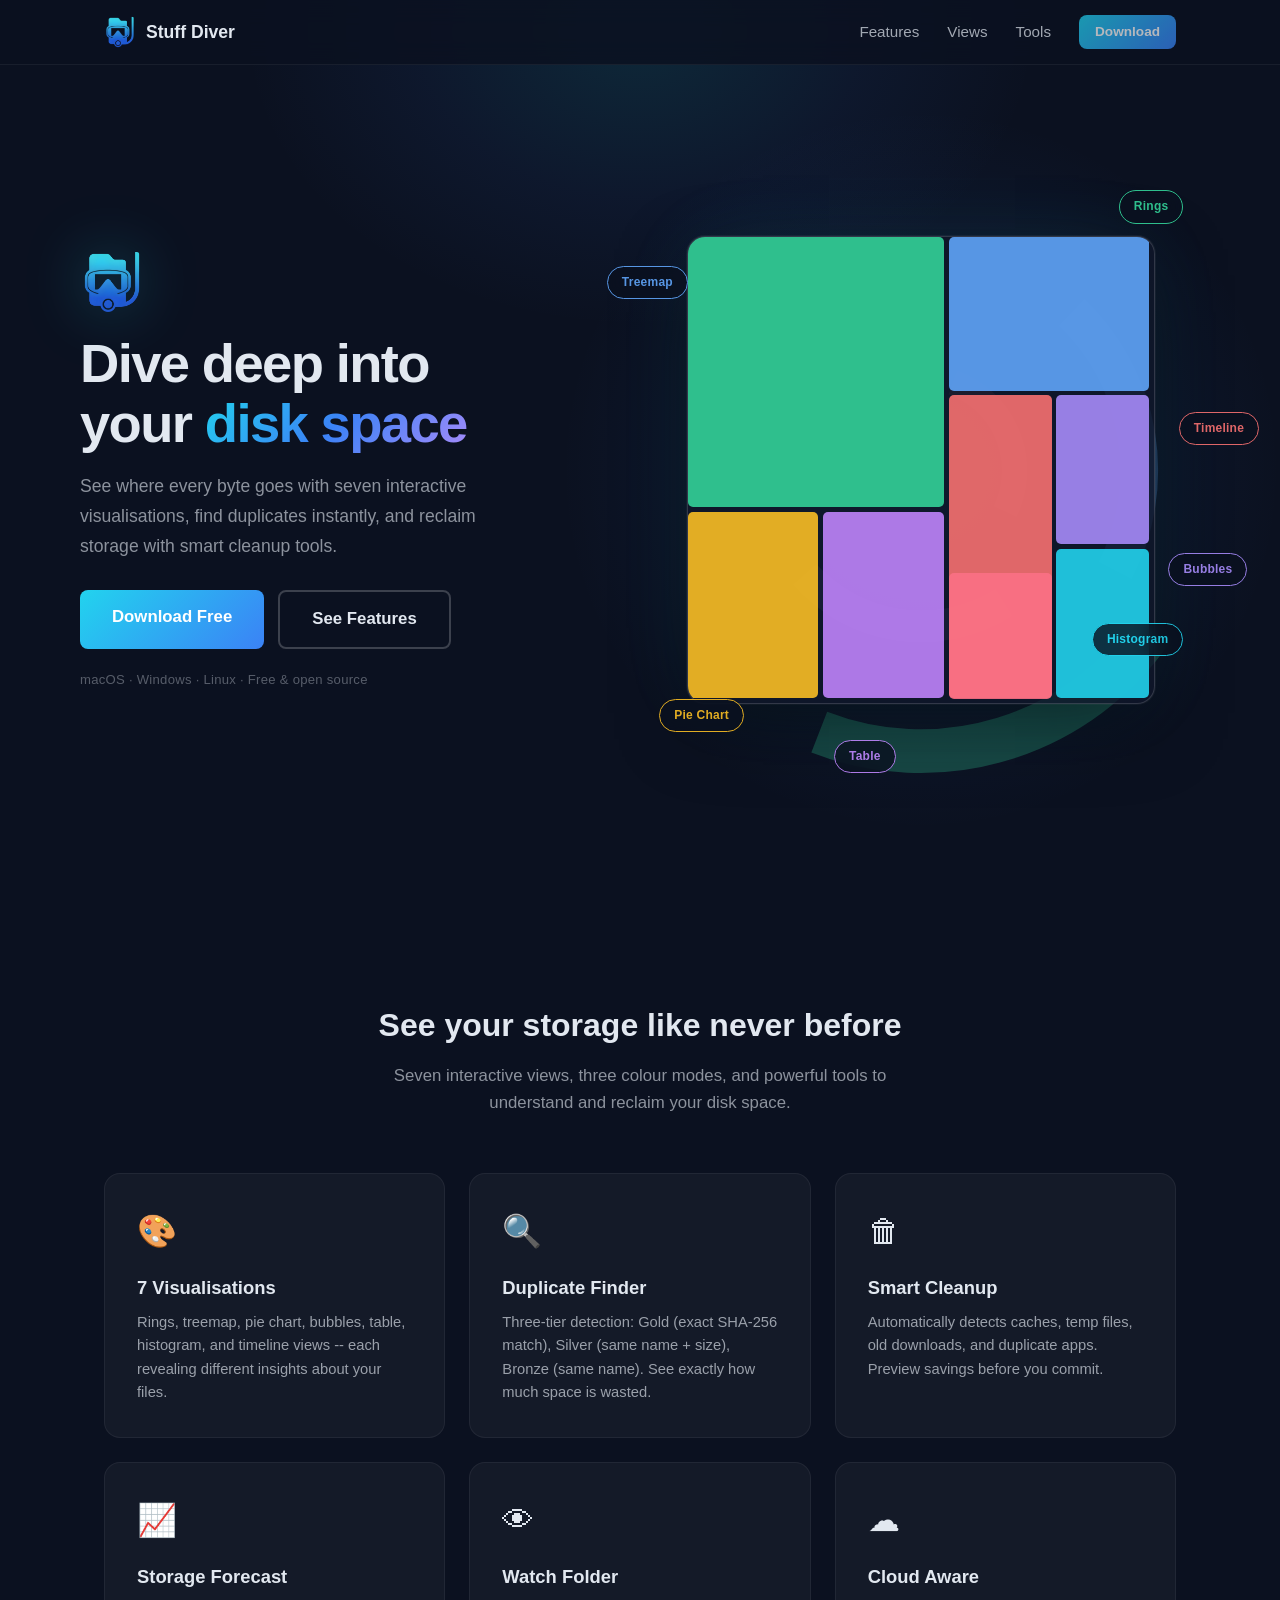
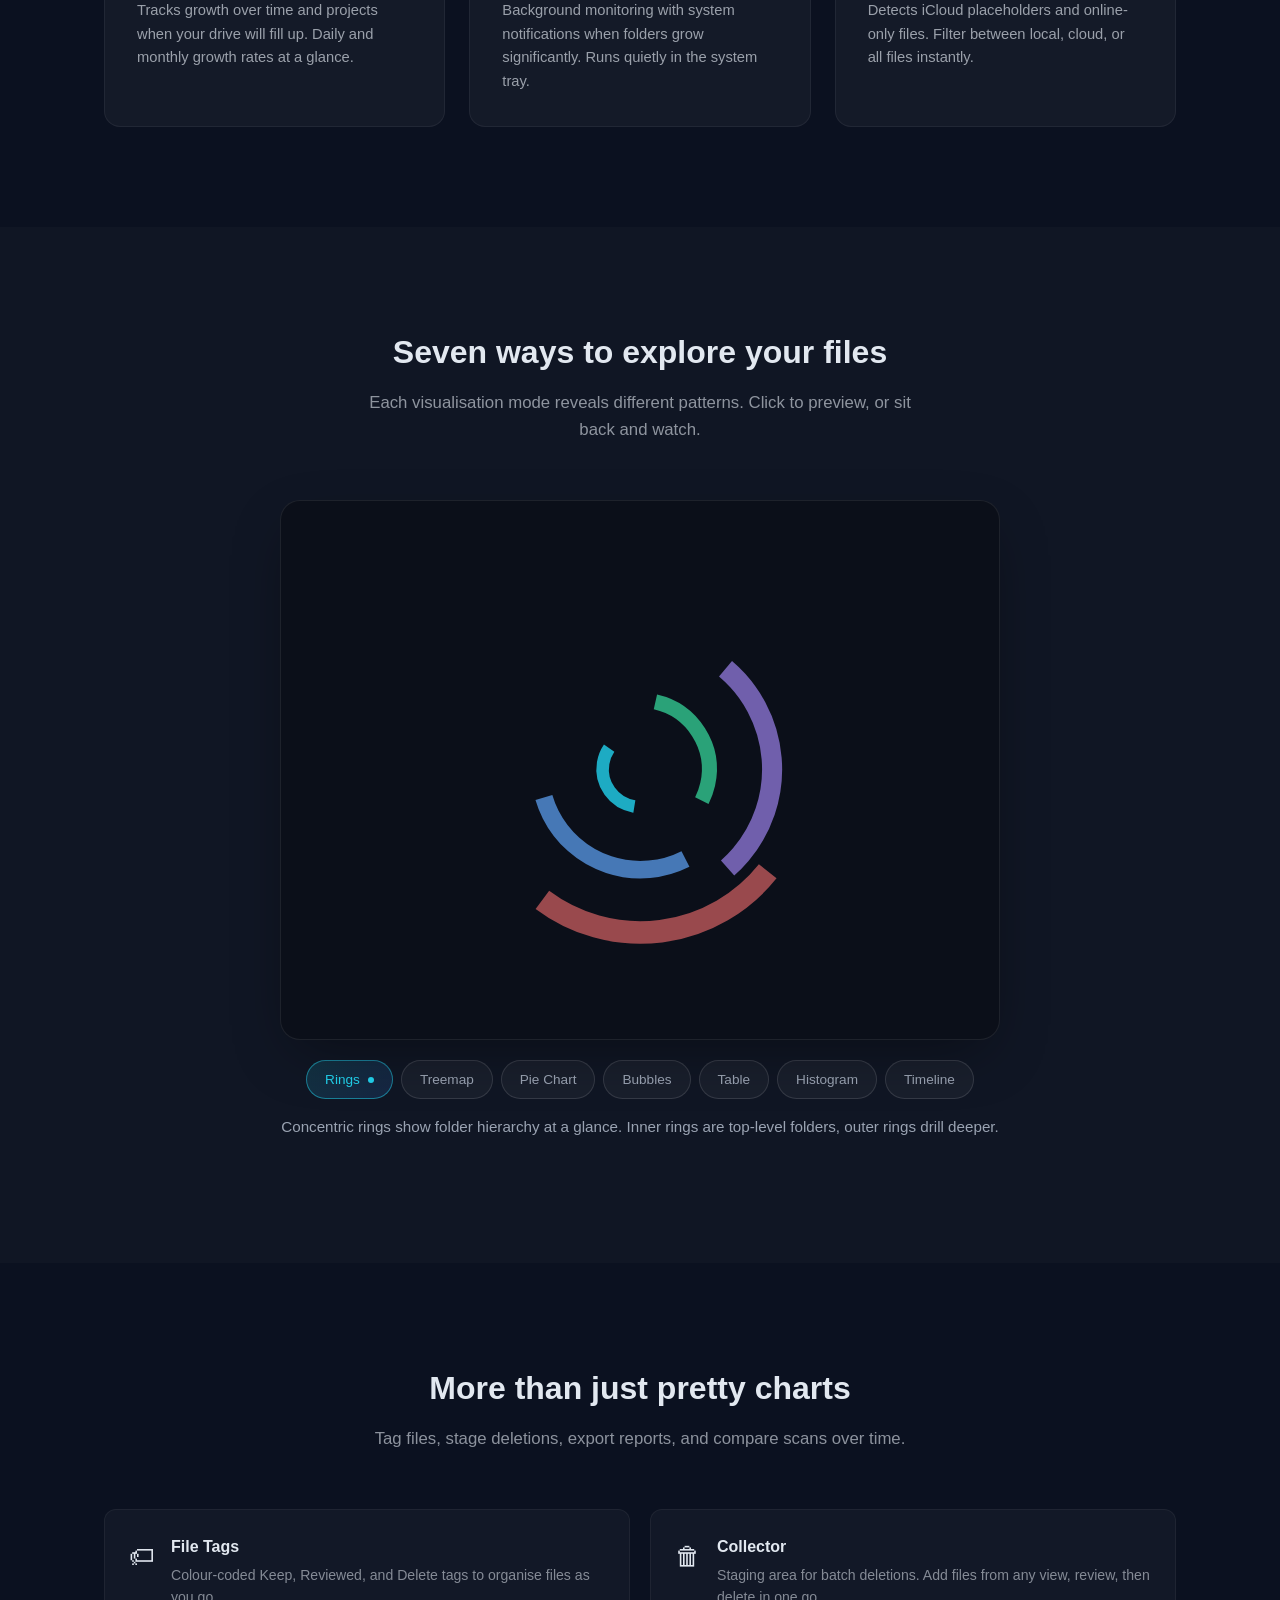
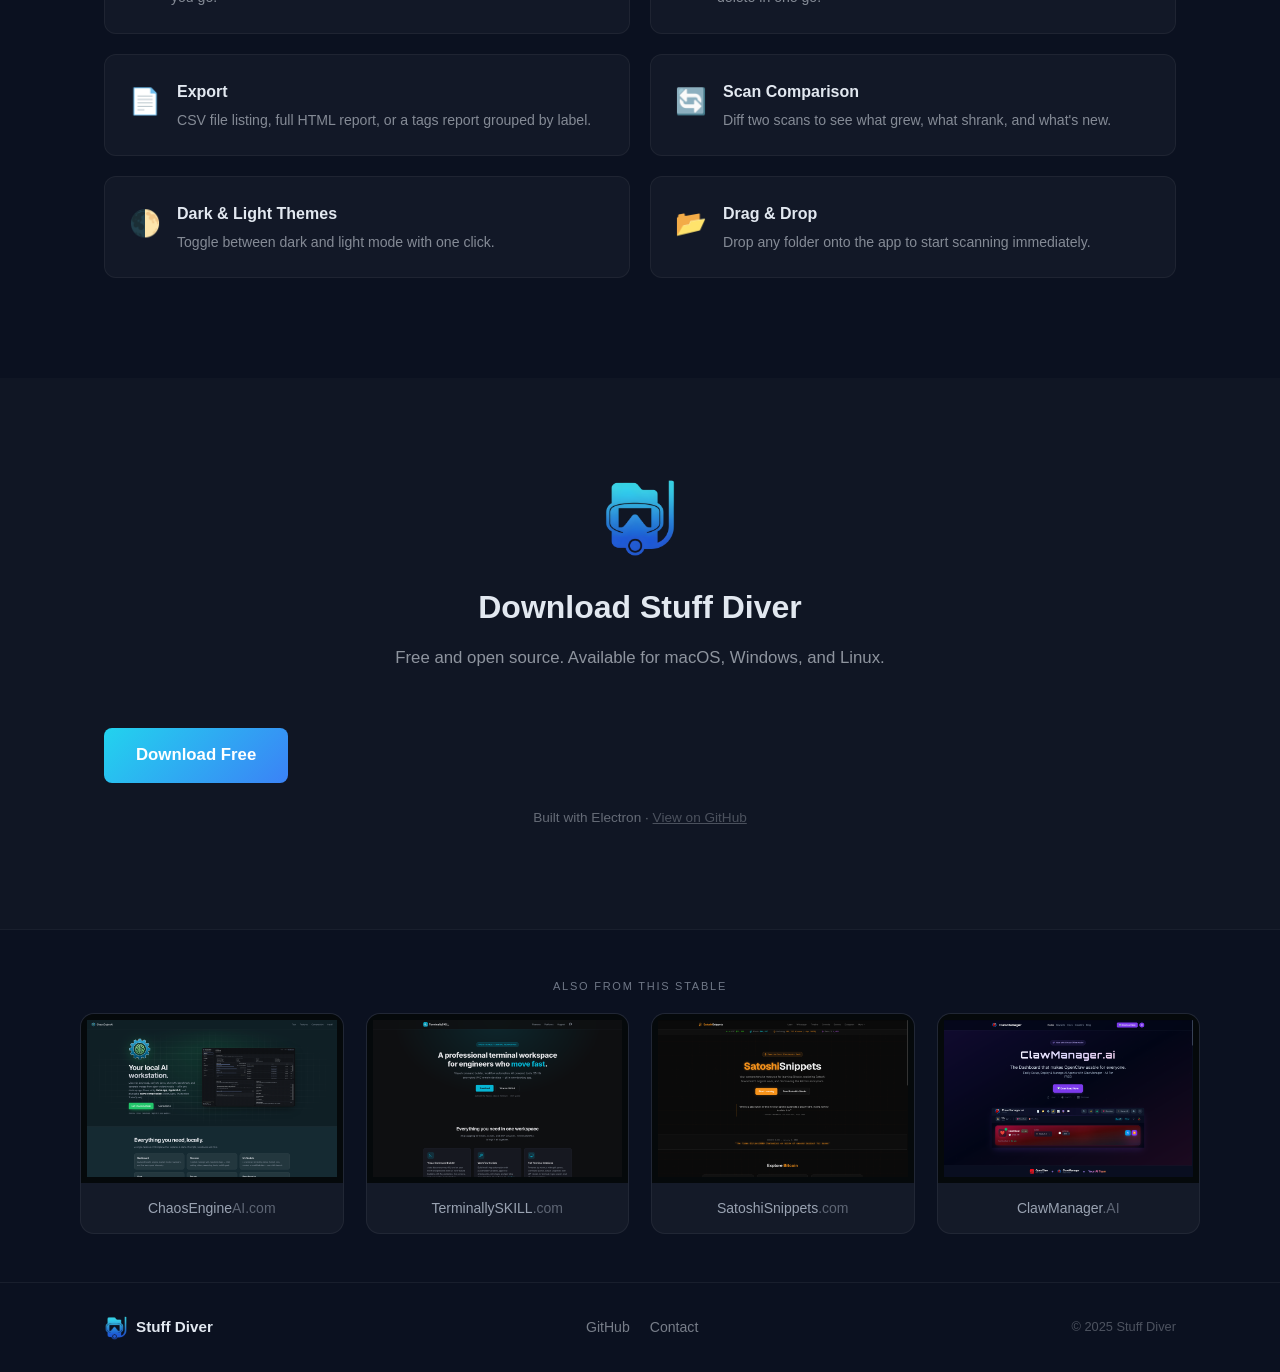
==== commit f2f30216: "Revamp hero and visualisation showcase Redesign the homepage hero and add an interactive visualisati" ====
--- a/index.html
+++ b/index.html
@@ -6,6 +6,7 @@
   <title>Stuff Diver — Dive Deep Into Your Disk Space</title>
   <meta name="description" content="Interactive disk space visualiser with treemap, rings, bubbles, duplicate finder, and smart cleanup. Free for macOS, Windows, and Linux.">
   <link rel="icon" type="image/png" href="images/favicon.png">
+  <script defer src="https://cloud.umami.is/script.js" data-website-id="862c30b8-f912-4ad8-b7b3-9f74ac9d1718"></script>
   <link rel="stylesheet" href="style.css">
 </head>
 <body>
@@ -29,24 +30,46 @@
 
   <!-- HERO -->
   <section class="hero">
-    <div class="hero-bg">
-      <div class="hero-grid">
-        <div class="grid-block" style="--c:#34d399;--d:0.2s;grid-area:1/1/3/3"></div>
-        <div class="grid-block" style="--c:#60a5fa;--d:0.5s;grid-area:1/3/2/5"></div>
-        <div class="grid-block" style="--c:#f87171;--d:0.8s;grid-area:2/3/3/4"></div>
-        <div class="grid-block" style="--c:#a78bfa;--d:1.1s;grid-area:2/4/3/5"></div>
-        <div class="grid-block" style="--c:#fbbf24;--d:1.4s;grid-area:3/1/4/2"></div>
-        <div class="grid-block" style="--c:#c084fc;--d:1.7s;grid-area:3/2/4/3"></div>
-        <div class="grid-block" style="--c:#22d3ee;--d:2.0s;grid-area:3/3/4/4"></div>
-        <div class="grid-block" style="--c:#fb7185;--d:2.3s;grid-area:3/4/4/5"></div>
-      </div>
-    </div>
-    <div class="hero-content">
-      <img src="images/logo-full.png" alt="Stuff Diver" class="hero-logo">
-      <p class="hero-sub">Interactive disk space visualiser with duplicate finder and smart cleanup.<br>Free for macOS, Windows, and Linux.</p>
-      <div class="hero-cta">
-        <a href="#download" class="btn btn-lg" data-download>Download Free</a>
-        <a href="#features" class="btn btn-lg btn-outline">Learn More</a>
+    <div class="hero-glow"></div>
+    <div class="hero-split">
+      <div class="hero-text">
+        <img src="images/logo-icon.png" alt="" class="hero-mark" width="64" height="64">
+        <h1 class="hero-title">Dive deep into<br>your <span class="hero-gradient">disk space</span></h1>
+        <p class="hero-sub">See where every byte goes with seven interactive visualisations, find duplicates instantly, and reclaim storage with smart cleanup tools.</p>
+        <div class="hero-cta">
+          <a href="#download" class="btn btn-lg" data-download>Download Free</a>
+          <a href="#features" class="btn btn-lg btn-outline">See Features</a>
+        </div>
+        <div class="hero-platforms">macOS &middot; Windows &middot; Linux &middot; Free &amp; open source</div>
+      </div>
+      <div class="hero-visual">
+        <div class="hero-treemap">
+          <div class="tm" style="--c:#34d399;--w:55%;--h:58%;--x:0;--y:0;--d:0.3s"></div>
+          <div class="tm" style="--c:#60a5fa;--w:43%;--h:33%;--x:56%;--y:0;--d:0.5s"></div>
+          <div class="tm" style="--c:#f87171;--w:22%;--h:65%;--x:56%;--y:34%;--d:0.7s"></div>
+          <div class="tm" style="--c:#a78bfa;--w:20%;--h:32%;--x:79%;--y:34%;--d:0.9s"></div>
+          <div class="tm" style="--c:#fbbf24;--w:28%;--h:40%;--x:0;--y:59%;--d:1.1s"></div>
+          <div class="tm" style="--c:#c084fc;--w:26%;--h:40%;--x:29%;--y:59%;--d:1.3s"></div>
+          <div class="tm" style="--c:#22d3ee;--w:20%;--h:32%;--x:79%;--y:67%;--d:1.5s"></div>
+          <div class="tm" style="--c:#fb7185;--w:22%;--h:27%;--x:56%;--y:72%;--d:1.7s"></div>
+        </div>
+        <div class="hero-ring-wrap">
+          <svg class="hero-rings" viewBox="0 0 200 200">
+            <circle cx="100" cy="100" r="90" fill="none" stroke="#34d399" stroke-width="14" stroke-dasharray="120 446" opacity="0.5"><animateTransform attributeName="transform" type="rotate" from="0 100 100" to="360 100 100" dur="20s" repeatCount="indefinite"/></circle>
+            <circle cx="100" cy="100" r="70" fill="none" stroke="#60a5fa" stroke-width="12" stroke-dasharray="90 350" opacity="0.5"><animateTransform attributeName="transform" type="rotate" from="360 100 100" to="0 100 100" dur="15s" repeatCount="indefinite"/></circle>
+            <circle cx="100" cy="100" r="50" fill="none" stroke="#a78bfa" stroke-width="10" stroke-dasharray="70 244" opacity="0.5"><animateTransform attributeName="transform" type="rotate" from="0 100 100" to="360 100 100" dur="12s" repeatCount="indefinite"/></circle>
+            <circle cx="100" cy="100" r="30" fill="none" stroke="#f87171" stroke-width="8" stroke-dasharray="50 138" opacity="0.5"><animateTransform attributeName="transform" type="rotate" from="360 100 100" to="0 100 100" dur="10s" repeatCount="indefinite"/></circle>
+          </svg>
+        </div>
+        <div class="hero-badges">
+          <span class="hero-badge badge-rings">Rings</span>
+          <span class="hero-badge badge-treemap">Treemap</span>
+          <span class="hero-badge badge-bubbles">Bubbles</span>
+          <span class="hero-badge badge-pie">Pie Chart</span>
+          <span class="hero-badge badge-timeline">Timeline</span>
+          <span class="hero-badge badge-hist">Histogram</span>
+          <span class="hero-badge badge-table">Table</span>
+        </div>
       </div>
     </div>
   </section>
@@ -95,69 +118,110 @@
   <section id="visualisations" class="section section-alt">
     <div class="container">
       <h2 class="section-title">Seven ways to explore your files</h2>
-      <p class="section-sub">Each visualisation mode reveals different patterns. Colour by age, type, or folder.</p>
-      <div class="views-grid">
-        <div class="view-card">
-          <div class="view-preview view-rings">
-            <div class="ring r1"></div><div class="ring r2"></div><div class="ring r3"></div><div class="ring r4"></div>
-          </div>
-          <h3>Rings</h3>
-          <p>Concentric rings show folder hierarchy. Inner rings are top-level folders, outer rings drill deeper.</p>
-        </div>
-        <div class="view-card">
-          <div class="view-preview view-treemap">
-            <div class="tm-block" style="--c:#34d399;width:55%;height:60%"></div>
-            <div class="tm-block" style="--c:#f87171;width:43%;height:35%;left:56%"></div>
-            <div class="tm-block" style="--c:#60a5fa;width:22%;height:63%;top:36%;left:56%"></div>
-            <div class="tm-block" style="--c:#a78bfa;width:20%;height:34%;top:36%;left:79%"></div>
-            <div class="tm-block" style="--c:#fbbf24;width:30%;height:38%;top:61%"></div>
-            <div class="tm-block" style="--c:#c084fc;width:24%;height:38%;top:61%;left:31%"></div>
-          </div>
-          <h3>Treemap</h3>
-          <p>Space-filling rectangles sized proportionally. The biggest files and folders are impossible to miss.</p>
-        </div>
-        <div class="view-card">
-          <div class="view-preview view-bubbles">
-            <div class="bub b1"></div><div class="bub b2"></div><div class="bub b3"></div>
-            <div class="bub b4"></div><div class="bub b5"></div><div class="bub b6"></div>
-          </div>
-          <h3>Bubbles</h3>
-          <p>Circle packing with drill-down navigation. Click to dive into subfolders.</p>
-        </div>
-        <div class="view-card">
-          <div class="view-preview view-pie">
-            <div class="pie-circle"></div>
-          </div>
-          <h3>Pie Chart</h3>
-          <p>Classic circular breakdown of your top files and folders by size.</p>
-        </div>
-        <div class="view-card">
-          <div class="view-preview view-histogram">
-            <div class="hist-bar" style="--h:20%"></div>
-            <div class="hist-bar" style="--h:45%"></div>
-            <div class="hist-bar" style="--h:80%"></div>
-            <div class="hist-bar" style="--h:100%"></div>
-            <div class="hist-bar" style="--h:65%"></div>
-            <div class="hist-bar" style="--h:40%"></div>
-            <div class="hist-bar" style="--h:25%"></div>
-            <div class="hist-bar" style="--h:15%"></div>
-          </div>
-          <h3>Histogram</h3>
-          <p>File size distribution across buckets from tiny (0-1 KB) to massive (10+ GB).</p>
-        </div>
-        <div class="view-card">
-          <div class="view-preview view-timeline">
-            <div class="tl-dot" style="--x:10%;--y:30%"></div>
-            <div class="tl-dot" style="--x:25%;--y:50%"></div>
-            <div class="tl-dot" style="--x:40%;--y:20%"></div>
-            <div class="tl-dot" style="--x:55%;--y:60%"></div>
-            <div class="tl-dot" style="--x:70%;--y:35%"></div>
-            <div class="tl-dot" style="--x:85%;--y:45%"></div>
-            <div class="tl-line"></div>
-          </div>
-          <h3>Timeline</h3>
-          <p>Files grouped by modification date, from today to 5+ years ago.</p>
-        </div>
+      <p class="section-sub">Each visualisation mode reveals different patterns. Click to preview, or sit back and watch.</p>
+      <div class="viz-showcase">
+        <div class="viz-stage">
+          <!-- Rings -->
+          <div class="viz-scene active" data-viz="rings">
+            <svg viewBox="0 0 300 300" class="viz-svg">
+              <circle cx="150" cy="150" r="130" fill="none" stroke="#f87171" stroke-width="18" stroke-dasharray="200 617" opacity="0.6"><animateTransform attributeName="transform" type="rotate" from="0 150 150" to="360 150 150" dur="18s" repeatCount="indefinite"/></circle>
+              <circle cx="150" cy="150" r="105" fill="none" stroke="#a78bfa" stroke-width="16" stroke-dasharray="180 480" opacity="0.65"><animateTransform attributeName="transform" type="rotate" from="360 150 150" to="0 150 150" dur="14s" repeatCount="indefinite"/></circle>
+              <circle cx="150" cy="150" r="80" fill="none" stroke="#60a5fa" stroke-width="14" stroke-dasharray="140 362" opacity="0.7"><animateTransform attributeName="transform" type="rotate" from="0 150 150" to="360 150 150" dur="11s" repeatCount="indefinite"/></circle>
+              <circle cx="150" cy="150" r="55" fill="none" stroke="#34d399" stroke-width="12" stroke-dasharray="100 245" opacity="0.75"><animateTransform attributeName="transform" type="rotate" from="360 150 150" to="0 150 150" dur="9s" repeatCount="indefinite"/></circle>
+              <circle cx="150" cy="150" r="30" fill="none" stroke="#22d3ee" stroke-width="10" stroke-dasharray="60 128" opacity="0.8"><animateTransform attributeName="transform" type="rotate" from="0 150 150" to="360 150 150" dur="7s" repeatCount="indefinite"/></circle>
+            </svg>
+          </div>
+          <!-- Treemap -->
+          <div class="viz-scene" data-viz="treemap">
+            <div class="viz-tm-wrap">
+              <div class="viz-tm" style="--c:#34d399;left:1%;top:1%;width:54%;height:57%"></div>
+              <div class="viz-tm" style="--c:#60a5fa;left:56%;top:1%;width:43%;height:33%"></div>
+              <div class="viz-tm" style="--c:#f87171;left:56%;top:35%;width:21%;height:23%"></div>
+              <div class="viz-tm" style="--c:#a78bfa;left:78%;top:35%;width:21%;height:23%"></div>
+              <div class="viz-tm" style="--c:#fbbf24;left:1%;top:59%;width:28%;height:40%"></div>
+              <div class="viz-tm" style="--c:#c084fc;left:30%;top:59%;width:25%;height:40%"></div>
+              <div class="viz-tm" style="--c:#fb7185;left:56%;top:59%;width:21%;height:40%"></div>
+              <div class="viz-tm" style="--c:#22d3ee;left:78%;top:59%;width:21%;height:40%"></div>
+            </div>
+          </div>
+          <!-- Pie -->
+          <div class="viz-scene" data-viz="pie">
+            <svg viewBox="0 0 300 300" class="viz-svg">
+              <circle cx="150" cy="150" r="120" fill="none" stroke="#34d399" stroke-width="60" stroke-dasharray="264 490" transform="rotate(-90 150 150)" opacity="0.85"/>
+              <circle cx="150" cy="150" r="120" fill="none" stroke="#60a5fa" stroke-width="60" stroke-dasharray="151 490" transform="rotate(100 150 150)" opacity="0.85"/>
+              <circle cx="150" cy="150" r="120" fill="none" stroke="#f87171" stroke-width="60" stroke-dasharray="113 490" transform="rotate(200 150 150)" opacity="0.85"/>
+              <circle cx="150" cy="150" r="120" fill="none" stroke="#fbbf24" stroke-width="60" stroke-dasharray="75 490" transform="rotate(280 150 150)" opacity="0.85"/>
+              <circle cx="150" cy="150" r="120" fill="none" stroke="#a78bfa" stroke-width="60" stroke-dasharray="60 490" transform="rotate(340 150 150)" opacity="0.85"/>
+            </svg>
+          </div>
+          <!-- Bubbles -->
+          <div class="viz-scene" data-viz="bubbles">
+            <div class="viz-bub-wrap">
+              <div class="viz-bub" style="--c:#34d399;--s:42%;left:8%;top:12%"></div>
+              <div class="viz-bub" style="--c:#60a5fa;--s:32%;left:52%;top:6%"></div>
+              <div class="viz-bub" style="--c:#fbbf24;--s:24%;left:58%;top:48%"></div>
+              <div class="viz-bub" style="--c:#f87171;--s:18%;left:38%;top:56%"></div>
+              <div class="viz-bub" style="--c:#a78bfa;--s:28%;left:14%;top:58%"></div>
+              <div class="viz-bub" style="--c:#22d3ee;--s:14%;left:82%;top:38%"></div>
+              <div class="viz-bub" style="--c:#c084fc;--s:11%;left:44%;top:82%"></div>
+            </div>
+          </div>
+          <!-- Table -->
+          <div class="viz-scene" data-viz="table">
+            <div class="viz-table-wrap">
+              <div class="viz-tbl-header"><span>Name</span><span>Size</span><span>Modified</span><span>Type</span></div>
+              <div class="viz-tbl-row"><span class="viz-tbl-bar" style="--w:85%;--c:#34d399"></span></div>
+              <div class="viz-tbl-row"><span class="viz-tbl-bar" style="--w:72%;--c:#60a5fa"></span></div>
+              <div class="viz-tbl-row"><span class="viz-tbl-bar" style="--w:58%;--c:#f87171"></span></div>
+              <div class="viz-tbl-row"><span class="viz-tbl-bar" style="--w:45%;--c:#fbbf24"></span></div>
+              <div class="viz-tbl-row"><span class="viz-tbl-bar" style="--w:38%;--c:#a78bfa"></span></div>
+              <div class="viz-tbl-row"><span class="viz-tbl-bar" style="--w:30%;--c:#c084fc"></span></div>
+              <div class="viz-tbl-row"><span class="viz-tbl-bar" style="--w:22%;--c:#22d3ee"></span></div>
+            </div>
+          </div>
+          <!-- Histogram -->
+          <div class="viz-scene" data-viz="histogram">
+            <div class="viz-hist-wrap">
+              <div class="viz-hist-bar" style="--h:12%"></div>
+              <div class="viz-hist-bar" style="--h:28%"></div>
+              <div class="viz-hist-bar" style="--h:52%"></div>
+              <div class="viz-hist-bar" style="--h:88%"></div>
+              <div class="viz-hist-bar" style="--h:100%"></div>
+              <div class="viz-hist-bar" style="--h:72%"></div>
+              <div class="viz-hist-bar" style="--h:45%"></div>
+              <div class="viz-hist-bar" style="--h:30%"></div>
+              <div class="viz-hist-bar" style="--h:18%"></div>
+            </div>
+          </div>
+          <!-- Timeline -->
+          <div class="viz-scene" data-viz="timeline">
+            <div class="viz-tl-wrap">
+              <div class="viz-tl-axis"></div>
+              <div class="viz-tl-point" style="left:8%;bottom:25%;--s:22px;--c:#34d399"></div>
+              <div class="viz-tl-point" style="left:20%;bottom:55%;--s:16px;--c:#60a5fa"></div>
+              <div class="viz-tl-point" style="left:33%;bottom:35%;--s:28px;--c:#f87171"></div>
+              <div class="viz-tl-point" style="left:46%;bottom:70%;--s:14px;--c:#fbbf24"></div>
+              <div class="viz-tl-point" style="left:58%;bottom:42%;--s:20px;--c:#a78bfa"></div>
+              <div class="viz-tl-point" style="left:70%;bottom:60%;--s:18px;--c:#22d3ee"></div>
+              <div class="viz-tl-point" style="left:82%;bottom:30%;--s:24px;--c:#c084fc"></div>
+              <div class="viz-tl-point" style="left:92%;bottom:48%;--s:12px;--c:#fb7185"></div>
+              <div class="viz-tl-label" style="left:5%">Today</div>
+              <div class="viz-tl-label" style="left:30%">This Month</div>
+              <div class="viz-tl-label" style="left:58%">This Year</div>
+              <div class="viz-tl-label" style="left:85%">5y+</div>
+            </div>
+          </div>
+        </div>
+        <div class="viz-controls">
+          <button class="viz-pill active" data-target="rings">Rings</button>
+          <button class="viz-pill" data-target="treemap">Treemap</button>
+          <button class="viz-pill" data-target="pie">Pie Chart</button>
+          <button class="viz-pill" data-target="bubbles">Bubbles</button>
+          <button class="viz-pill" data-target="table">Table</button>
+          <button class="viz-pill" data-target="histogram">Histogram</button>
+          <button class="viz-pill" data-target="timeline">Timeline</button>
+        </div>
+        <p class="viz-desc" id="viz-desc">Concentric rings show folder hierarchy at a glance. Inner rings are top-level folders, outer rings drill deeper.</p>
       </div>
     </div>
   </section>
@@ -267,6 +331,37 @@
 
   <script src="download.js"></script>
   <script>
+    // Viz showcase cycling
+    (() => {
+      const descs = {
+        rings: 'Concentric rings show folder hierarchy at a glance. Inner rings are top-level folders, outer rings drill deeper.',
+        treemap: 'Space-filling rectangles sized proportionally. The biggest files and folders are impossible to miss.',
+        pie: 'Classic circular breakdown of your top files and folders by size.',
+        bubbles: 'Interactive circle packing with drill-down navigation. Click to dive into subfolders.',
+        table: 'Sortable file listing with size bars, modification dates, and type indicators.',
+        histogram: 'File size distribution across nine buckets, from tiny (0\u20131 KB) to massive (10+ GB).',
+        timeline: 'Files grouped by modification date \u2014 from today to 5+ years ago.'
+      };
+      const order = ['rings','treemap','pie','bubbles','table','histogram','timeline'];
+      let idx = 0, timer;
+      const pills = document.querySelectorAll('.viz-pill');
+      const scenes = document.querySelectorAll('.viz-scene');
+      const descEl = document.getElementById('viz-desc');
+
+      function show(name) {
+        scenes.forEach(s => s.classList.toggle('active', s.dataset.viz === name));
+        pills.forEach(p => p.classList.toggle('active', p.dataset.target === name));
+        if (descEl) descEl.textContent = descs[name] || '';
+        idx = order.indexOf(name);
+      }
+      function next() { idx = (idx + 1) % order.length; show(order[idx]); }
+      function startTimer() { timer = setInterval(next, 4000); }
+      function resetTimer() { clearInterval(timer); startTimer(); }
+
+      pills.forEach(p => p.addEventListener('click', () => { show(p.dataset.target); resetTimer(); }));
+      startTimer();
+    })();
+
     // Mobile nav toggle
     document.querySelector('.nav-toggle').addEventListener('click', () => {
       document.querySelector('.nav-links').classList.toggle('open');
--- a/style.css
+++ b/style.css
@@ -53,31 +53,93 @@
 .hero {
   position: relative; min-height: 100vh;
   display: flex; align-items: center; justify-content: center;
-  overflow: hidden; padding: 100px 24px 80px;
-}
-.hero-bg {
-  position: absolute; inset: 0;
+  overflow: hidden; padding: 100px 24px 60px;
+}
+.hero-glow {
+  position: absolute; top: -30%; left: 50%; transform: translateX(-50%);
+  width: 800px; height: 600px;
+  background: radial-gradient(ellipse, rgba(34,211,238,0.12) 0%, rgba(59,130,246,0.06) 40%, transparent 70%);
+  pointer-events: none;
+}
+.hero-split {
+  position: relative; z-index: 1;
+  max-width: 1120px; margin: 0 auto; width: 100%;
+  display: grid; grid-template-columns: 1fr 1.1fr; gap: 56px; align-items: center;
+}
+.hero-text { display: flex; flex-direction: column; align-items: flex-start; }
+.hero-mark { border-radius: 14px; margin-bottom: 20px; filter: drop-shadow(0 0 30px rgba(34,211,238,0.3)); }
+.hero-title {
+  font-size: clamp(2.2rem, 4.5vw, 3.4rem); font-weight: 800;
+  line-height: 1.1; letter-spacing: -0.03em; margin-bottom: 18px;
+}
+.hero-gradient {
+  background: linear-gradient(135deg, #22d3ee, #3b82f6, #a78bfa);
+  -webkit-background-clip: text; background-clip: text; color: transparent;
+}
+.hero-sub {
+  font-size: 1.1rem; opacity: 0.6; margin-bottom: 28px; line-height: 1.7; max-width: 440px;
+}
+.hero-cta { display: flex; gap: 14px; flex-wrap: wrap; }
+.hero-platforms {
+  margin-top: 20px; font-size: 0.82rem; opacity: 0.35; letter-spacing: 0.02em;
+}
+
+/* Hero Visual (right side) */
+.hero-visual {
+  position: relative; width: 100%; max-width: 520px; aspect-ratio: 1;
+  margin: 0 auto;
+}
+.hero-visual::before {
+  content: ''; position: absolute; inset: -20%;
+  background: radial-gradient(circle, rgba(34,211,238,0.12) 0%, rgba(59,130,246,0.06) 40%, transparent 70%);
+  pointer-events: none; z-index: 0;
+}
+
+/* Treemap blocks */
+.hero-treemap {
+  position: absolute; inset: 5%; z-index: 2;
+  border-radius: 18px; overflow: hidden;
+  border: 1px solid rgba(255,255,255,0.15);
+  background: rgba(15,23,42,0.8);
+  box-shadow: 0 24px 80px -15px rgba(0,0,0,0.6), 0 0 0 1px rgba(255,255,255,0.05),
+              0 0 80px -20px rgba(34,211,238,0.15);
+}
+.tm {
+  position: absolute;
+  left: var(--x); top: var(--y); width: var(--w); height: var(--h);
+  background: var(--c); opacity: 0; border-radius: 5px;
+  animation: tmIn 0.5s ease both; animation-delay: var(--d);
+}
+@keyframes tmIn { from { opacity: 0; transform: scale(0.8); } to { opacity: 0.9; transform: scale(1); } }
+
+/* Rings overlay */
+.hero-ring-wrap {
+  position: absolute; inset: -10%; z-index: 1;
   display: flex; align-items: center; justify-content: center;
-  opacity: 0.12;
-}
-.hero-grid {
-  display: grid;
-  grid-template-columns: repeat(4, 120px);
-  grid-template-rows: repeat(3, 120px);
-  gap: 6px;
-}
-.grid-block {
-  background: var(--c);
-  border-radius: 8px;
-  animation: blockIn 0.6s ease both;
-  animation-delay: var(--d);
-}
-@keyframes blockIn { from { opacity: 0; transform: scale(0.7); } to { opacity: 1; transform: scale(1); } }
-
-.hero-content { position: relative; text-align: center; max-width: 640px; }
-.hero-logo { width: 220px; margin: 0 auto 24px; filter: drop-shadow(0 0 40px rgba(34,211,238,0.25)); }
-.hero-sub { font-size: 1.15rem; opacity: 0.75; margin-bottom: 32px; line-height: 1.7; }
-.hero-cta { display: flex; gap: 16px; justify-content: center; flex-wrap: wrap; }
+  opacity: 0.55;
+}
+.hero-rings { width: 120%; height: 120%; }
+
+/* View badges */
+.hero-badges {
+  position: absolute; inset: -6%; z-index: 3; pointer-events: none;
+}
+.hero-badge {
+  position: absolute; padding: 6px 14px; border-radius: 999px;
+  font-size: 0.75rem; font-weight: 600; letter-spacing: 0.02em;
+  background: rgba(11,17,32,0.9); border: 1px solid rgba(255,255,255,0.12);
+  backdrop-filter: blur(8px); opacity: 0; white-space: nowrap;
+  animation: badgeIn 0.4s ease both;
+}
+.badge-rings    { top: 2%;  right: 5%;  --bd:#34d399; animation-delay: 2.0s; }
+.badge-treemap  { top: 15%; left: -4%;  --bd:#60a5fa; animation-delay: 2.2s; }
+.badge-bubbles  { bottom: 30%; right: -6%; --bd:#a78bfa; animation-delay: 2.4s; }
+.badge-pie      { bottom: 5%; left: 5%;  --bd:#fbbf24; animation-delay: 2.6s; }
+.badge-timeline { top: 40%; right: -8%;  --bd:#f87171; animation-delay: 2.8s; }
+.badge-hist     { bottom: 18%; right: 5%; --bd:#22d3ee; animation-delay: 3.0s; }
+.badge-table    { bottom: -2%; left: 35%; --bd:#c084fc; animation-delay: 3.2s; }
+.hero-badge { border-color: var(--bd); color: var(--bd); }
+@keyframes badgeIn { from { opacity: 0; transform: translateY(8px); } to { opacity: 0.9; transform: translateY(0); } }
 
 /* ── Sections ─────────────────────────────────────── */
 .section { padding: 100px 0; }
@@ -100,75 +162,124 @@
 .feature-card h3 { font-size: 1.15rem; margin-bottom: 8px; }
 .feature-card p { font-size: 0.92rem; opacity: 0.65; line-height: 1.6; }
 
-/* ── Views Grid ───────────────────────────────────── */
-.views-grid {
-  display: grid; grid-template-columns: repeat(3, 1fr); gap: 24px;
-}
-.view-card {
-  background: rgba(255,255,255,0.04);
-  border: 1px solid rgba(255,255,255,0.06);
-  border-radius: 16px; padding: 24px; text-align: center;
-  transition: transform 0.2s, border-color 0.2s;
-}
-.view-card:hover { transform: translateY(-4px); border-color: rgba(59,130,246,0.3); }
-.view-card h3 { margin: 16px 0 6px; font-size: 1.1rem; }
-.view-card p { font-size: 0.85rem; opacity: 0.55; }
-
-/* View Previews (mini illustrations) */
-.view-preview {
-  width: 100%; aspect-ratio: 4/3; border-radius: 10px;
-  background: rgba(0,0,0,0.3); position: relative; overflow: hidden;
-}
-
-/* Rings */
-.view-rings { display: flex; align-items: center; justify-content: center; }
-.ring {
-  position: absolute; border-radius: 50%;
-  border: 3px solid; opacity: 0.7;
-}
-.r1 { width: 30%; height: 40%; border-color: #34d399; }
-.r2 { width: 50%; height: 66%; border-color: #60a5fa; }
-.r3 { width: 70%; height: 92%; border-color: #a78bfa; }
-.r4 { width: 88%; height: 116%; border-color: #f87171; opacity: 0.4; }
-
-/* Treemap */
-.view-treemap { position: relative; }
-.tm-block { position: absolute; background: var(--c); border-radius: 4px; opacity: 0.7; top: 0; left: 0; }
-
-/* Bubbles */
-.view-bubbles { display: flex; align-items: center; justify-content: center; }
-.bub { position: absolute; border-radius: 50%; opacity: 0.6; }
-.b1 { width: 40%; height: 53%; background: #34d399; top: 18%; left: 5%; }
-.b2 { width: 30%; height: 40%; background: #60a5fa; top: 10%; right: 10%; }
-.b3 { width: 20%; height: 26%; background: #fbbf24; bottom: 10%; right: 20%; }
-.b4 { width: 14%; height: 18%; background: #f87171; bottom: 15%; left: 30%; }
-.b5 { width: 10%; height: 13%; background: #a78bfa; top: 55%; right: 8%; }
-.b6 { width: 12%; height: 16%; background: #c084fc; top: 8%; left: 38%; }
-
-/* Pie */
-.pie-circle {
-  width: 65%; aspect-ratio: 1; margin: auto; border-radius: 50%;
-  background: conic-gradient(#34d399 0% 35%, #60a5fa 35% 55%, #f87171 55% 72%, #fbbf24 72% 84%, #a78bfa 84% 100%);
-  opacity: 0.7; position: absolute; top: 50%; left: 50%; transform: translate(-50%, -50%);
-}
-
-/* Histogram */
-.view-histogram { display: flex; align-items: flex-end; justify-content: center; gap: 6px; padding: 16px; }
-.hist-bar {
-  flex: 1; height: var(--h); border-radius: 3px 3px 0 0;
-  background: linear-gradient(to top, #3b82f6, #22d3ee); opacity: 0.7;
-}
-
-/* Timeline */
-.view-timeline { }
-.tl-dot {
-  position: absolute; left: var(--x); top: var(--y);
-  width: 10px; height: 10px; border-radius: 50%;
-  background: #60a5fa; opacity: 0.7;
-}
-.tl-line {
-  position: absolute; bottom: 30%; left: 8%; right: 8%; height: 2px;
+/* ── Viz Showcase ─────────────────────────────────── */
+.viz-showcase { max-width: 720px; margin: 0 auto; }
+.viz-stage {
+  position: relative; width: 100%; aspect-ratio: 4/3;
+  background: rgba(0,0,0,0.3); border: 1px solid rgba(255,255,255,0.08);
+  border-radius: 20px; overflow: hidden;
+  box-shadow: 0 20px 60px -15px rgba(0,0,0,0.4);
+}
+.viz-scene {
+  position: absolute; inset: 0;
+  display: flex; align-items: center; justify-content: center;
+  opacity: 0; transition: opacity 0.6s ease;
+  pointer-events: none;
+}
+.viz-scene.active { opacity: 1; pointer-events: auto; }
+.viz-svg { width: 70%; height: 70%; }
+
+/* Viz Controls */
+.viz-controls {
+  display: flex; justify-content: center; gap: 8px; margin-top: 20px; flex-wrap: wrap;
+}
+.viz-pill {
+  padding: 8px 18px; border-radius: 999px; border: 1px solid rgba(255,255,255,0.12);
+  background: rgba(255,255,255,0.04); color: #9aa3b2;
+  font: inherit; font-size: 0.85rem; font-weight: 500; cursor: pointer;
+  transition: all 0.25s;
+}
+.viz-pill:hover { border-color: rgba(59,130,246,0.4); color: #e2e8f0; }
+.viz-pill.active {
+  background: linear-gradient(135deg, rgba(34,211,238,0.15), rgba(59,130,246,0.15));
+  border-color: rgba(34,211,238,0.5); color: #22d3ee;
+}
+.viz-pill.active::after {
+  content: ''; display: inline-block; width: 6px; height: 6px;
+  background: #22d3ee; border-radius: 50%; margin-left: 8px; vertical-align: middle;
+  animation: vizPulse 2s ease infinite;
+}
+@keyframes vizPulse { 0%,100% { opacity: 1; } 50% { opacity: 0.3; } }
+.viz-desc {
+  text-align: center; color: #9aa3b2; font-size: 0.95rem; margin-top: 16px;
+  min-height: 48px; transition: opacity 0.3s;
+}
+
+/* Treemap scene */
+.viz-tm-wrap { position: absolute; inset: 6%; }
+.viz-tm {
+  position: absolute; background: var(--c); border-radius: 6px; opacity: 0.85;
+  transition: transform 0.3s; cursor: default;
+}
+.viz-scene.active .viz-tm:hover { transform: scale(1.04); opacity: 1; }
+
+/* Bubbles scene */
+.viz-bub-wrap { position: absolute; inset: 6%; }
+.viz-bub {
+  position: absolute; width: var(--s); aspect-ratio: 1;
+  background: var(--c); border-radius: 50%; opacity: 0.75;
+  animation: vizFloat 4s ease-in-out infinite alternate;
+}
+.viz-bub:nth-child(2) { animation-delay: 0.5s; }
+.viz-bub:nth-child(3) { animation-delay: 1s; }
+.viz-bub:nth-child(4) { animation-delay: 1.5s; }
+.viz-bub:nth-child(5) { animation-delay: 2s; }
+.viz-bub:nth-child(6) { animation-delay: 2.5s; }
+.viz-bub:nth-child(7) { animation-delay: 3s; }
+@keyframes vizFloat {
+  from { transform: translateY(0); }
+  to { transform: translateY(-8px); }
+}
+
+/* Table scene */
+.viz-table-wrap { position: absolute; inset: 8% 6%; display: flex; flex-direction: column; gap: 2px; }
+.viz-tbl-header {
+  display: grid; grid-template-columns: 2fr 1fr 1fr 1fr; gap: 8px;
+  font-size: 0.7rem; color: #9aa3b2; text-transform: uppercase; letter-spacing: 0.08em;
+  padding: 8px 12px; border-bottom: 1px solid rgba(255,255,255,0.08);
+}
+.viz-tbl-row {
+  padding: 10px 12px; border-bottom: 1px solid rgba(255,255,255,0.04);
+  display: flex; align-items: center;
+}
+.viz-tbl-bar {
+  display: block; height: 6px; width: var(--w); background: var(--c);
+  border-radius: 3px; opacity: 0.7;
+}
+
+/* Histogram scene */
+.viz-hist-wrap {
+  position: absolute; inset: 10% 8%; display: flex; align-items: flex-end;
+  gap: 5%; padding-bottom: 4%;
+  border-bottom: 1px solid rgba(255,255,255,0.08);
+}
+.viz-hist-bar {
+  flex: 1; height: var(--h); border-radius: 4px 4px 0 0;
+  background: linear-gradient(to top, #3b82f6, #22d3ee); opacity: 0.8;
+  transition: height 0.5s ease;
+}
+
+/* Timeline scene */
+.viz-tl-wrap { position: absolute; inset: 10% 6%; }
+.viz-tl-axis {
+  position: absolute; bottom: 20%; left: 0; right: 0; height: 1px;
   background: rgba(255,255,255,0.1);
+}
+.viz-tl-point {
+  position: absolute; width: var(--s); height: var(--s);
+  background: var(--c); border-radius: 50%; opacity: 0.8;
+  transform: translate(-50%, 50%);
+  animation: vizFloat 3.5s ease-in-out infinite alternate;
+}
+.viz-tl-point:nth-child(3) { animation-delay: 0.4s; }
+.viz-tl-point:nth-child(4) { animation-delay: 0.8s; }
+.viz-tl-point:nth-child(5) { animation-delay: 1.2s; }
+.viz-tl-point:nth-child(6) { animation-delay: 1.6s; }
+.viz-tl-point:nth-child(7) { animation-delay: 2.0s; }
+.viz-tl-point:nth-child(8) { animation-delay: 2.4s; }
+.viz-tl-point:nth-child(9) { animation-delay: 2.8s; }
+.viz-tl-label {
+  position: absolute; bottom: 8%; font-size: 0.65rem; color: #9aa3b2; opacity: 0.5;
 }
 
 /* ── Tools Grid ───────────────────────────────────── */
@@ -355,12 +466,18 @@
   .nav-links.open { display: flex; }
   .nav-toggle { display: block; }
 
-  .hero { min-height: auto; padding: 120px 24px 80px; }
-  .hero-logo { width: 160px; }
-  .hero-grid { grid-template-columns: repeat(4, 70px); grid-template-rows: repeat(3, 70px); }
+  .hero { min-height: auto; padding: 100px 24px 60px; }
+  .hero-split { grid-template-columns: 1fr; text-align: center; gap: 40px; }
+  .hero-text { align-items: center; }
+  .hero-sub { max-width: 100%; }
+  .hero-cta { justify-content: center; }
+  .hero-platforms { text-align: center; }
+  .hero-visual { max-width: 360px; }
   .section { padding: 64px 0; }
   .section-title { font-size: 1.6rem; }
-  .features-grid, .views-grid { grid-template-columns: 1fr; }
+  .features-grid { grid-template-columns: 1fr; }
+  .viz-controls { gap: 6px; }
+  .viz-pill { padding: 6px 12px; font-size: 0.78rem; }
   .tools-grid { grid-template-columns: 1fr; }
   .download-grid { flex-direction: column; align-items: center; }
   .sister-list { grid-template-columns: repeat(2, minmax(0, 1fr)); }
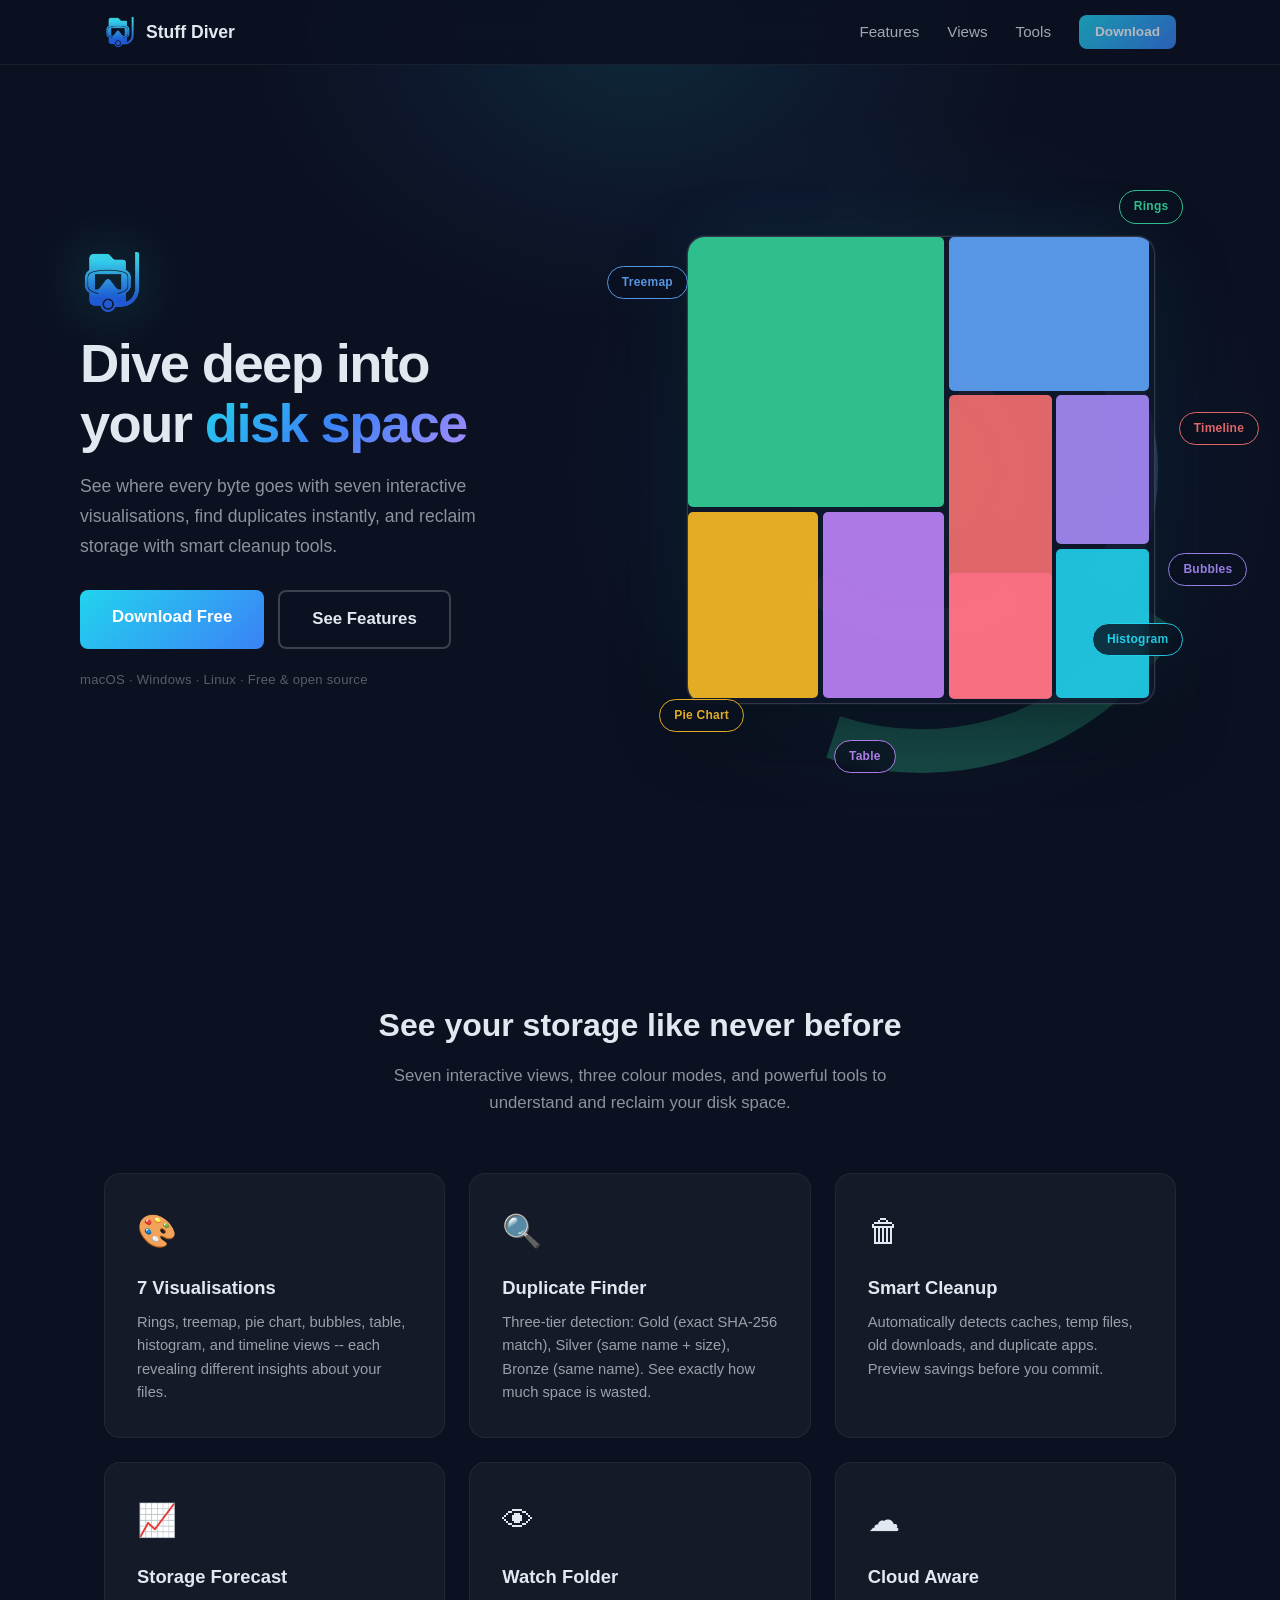
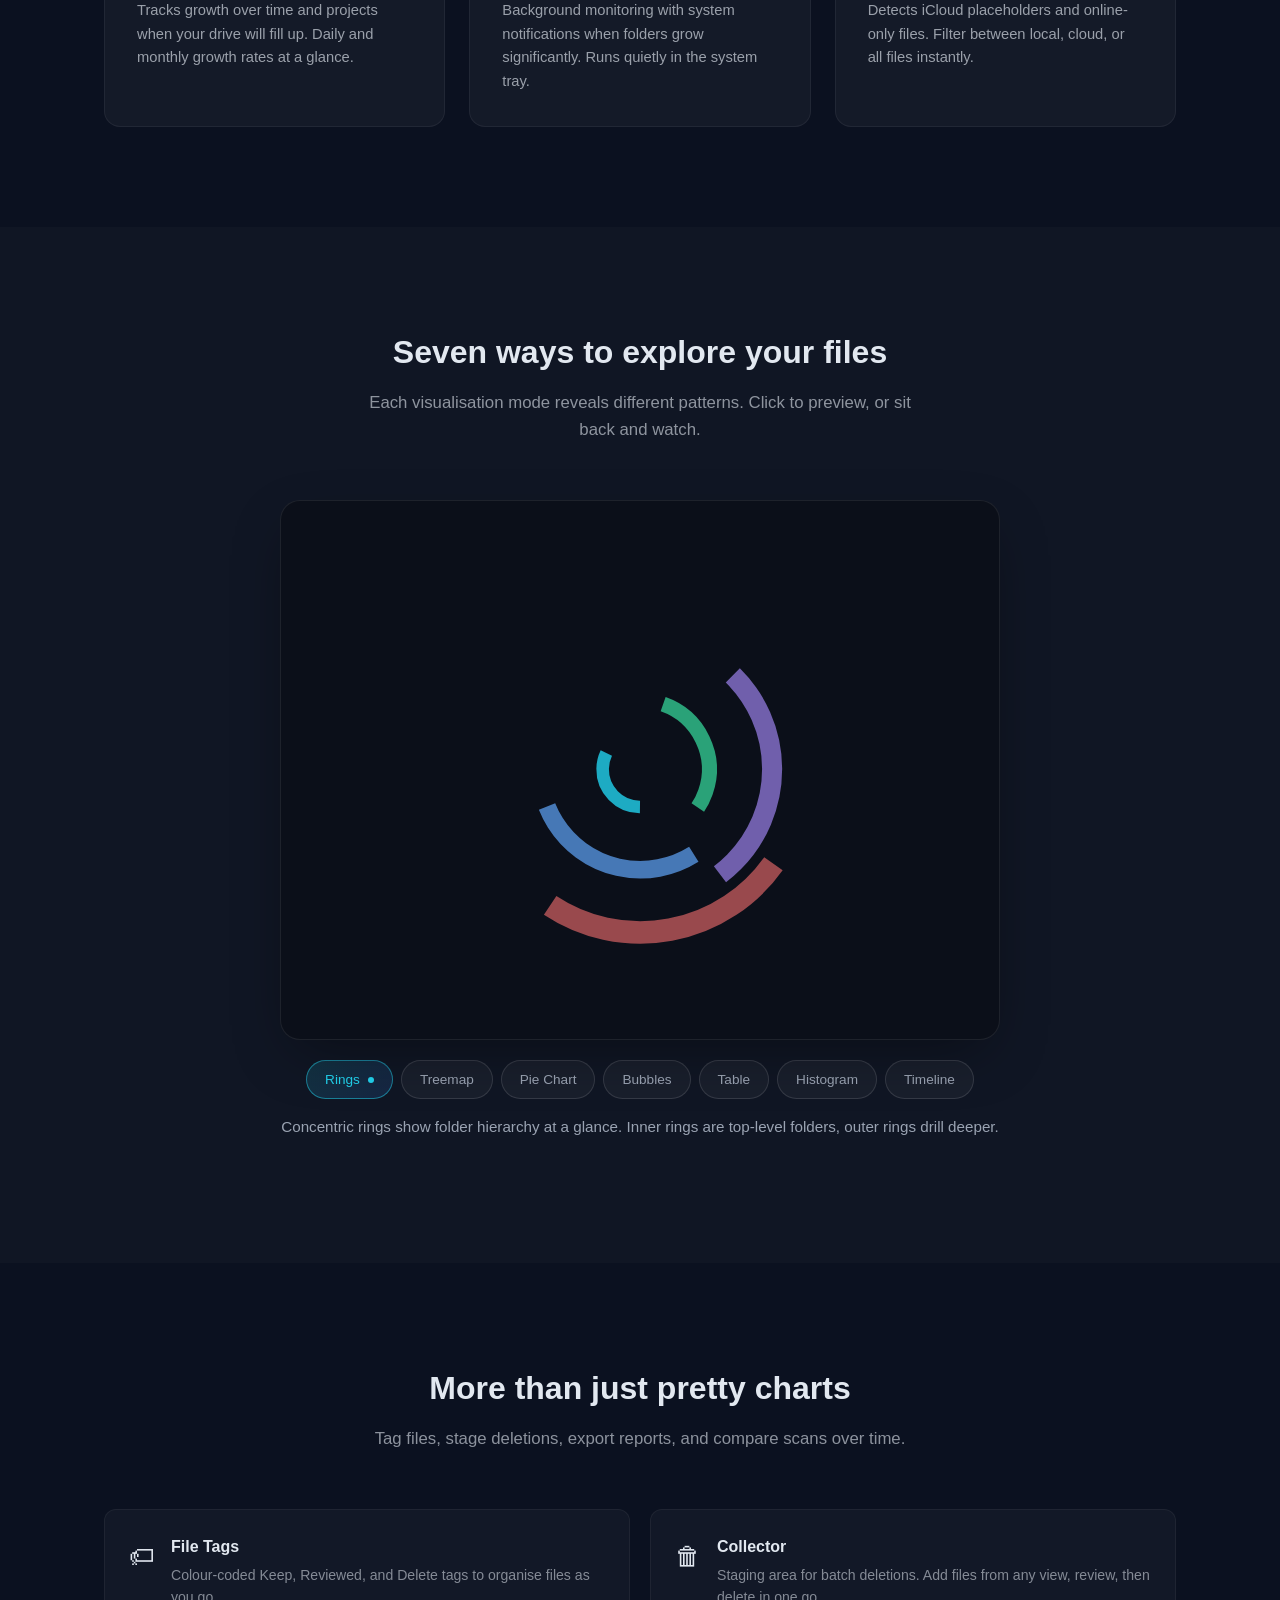
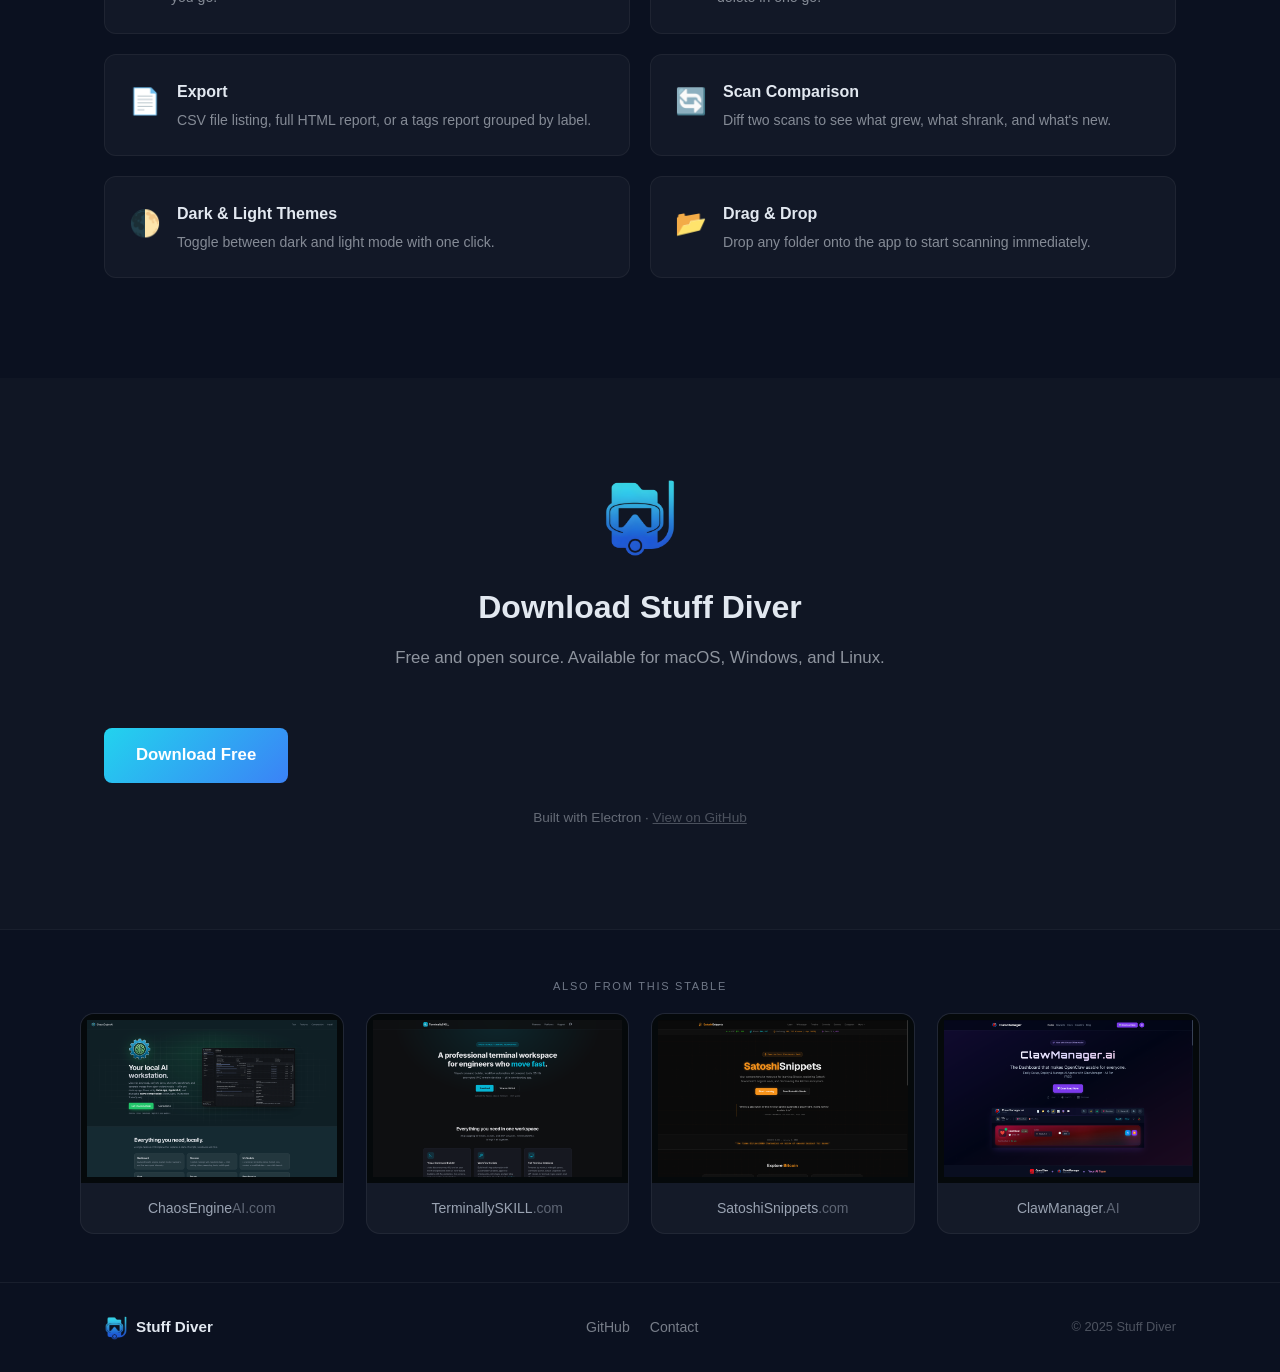
==== commit 233e5cf0: "Lock Umami tracking to StuffDiver domains" ====
--- a/index.html
+++ b/index.html
@@ -6,7 +6,7 @@
   <title>Stuff Diver — Dive Deep Into Your Disk Space</title>
   <meta name="description" content="Interactive disk space visualiser with treemap, rings, bubbles, duplicate finder, and smart cleanup. Free for macOS, Windows, and Linux.">
   <link rel="icon" type="image/png" href="images/favicon.png">
-  <script defer src="https://cloud.umami.is/script.js" data-website-id="862c30b8-f912-4ad8-b7b3-9f74ac9d1718"></script>
+  <script defer src="https://cloud.umami.is/script.js" data-website-id="862c30b8-f912-4ad8-b7b3-9f74ac9d1718" data-domains="stuffdiver.com,www.stuffdiver.com"></script>
   <link rel="stylesheet" href="style.css">
 </head>
 <body>
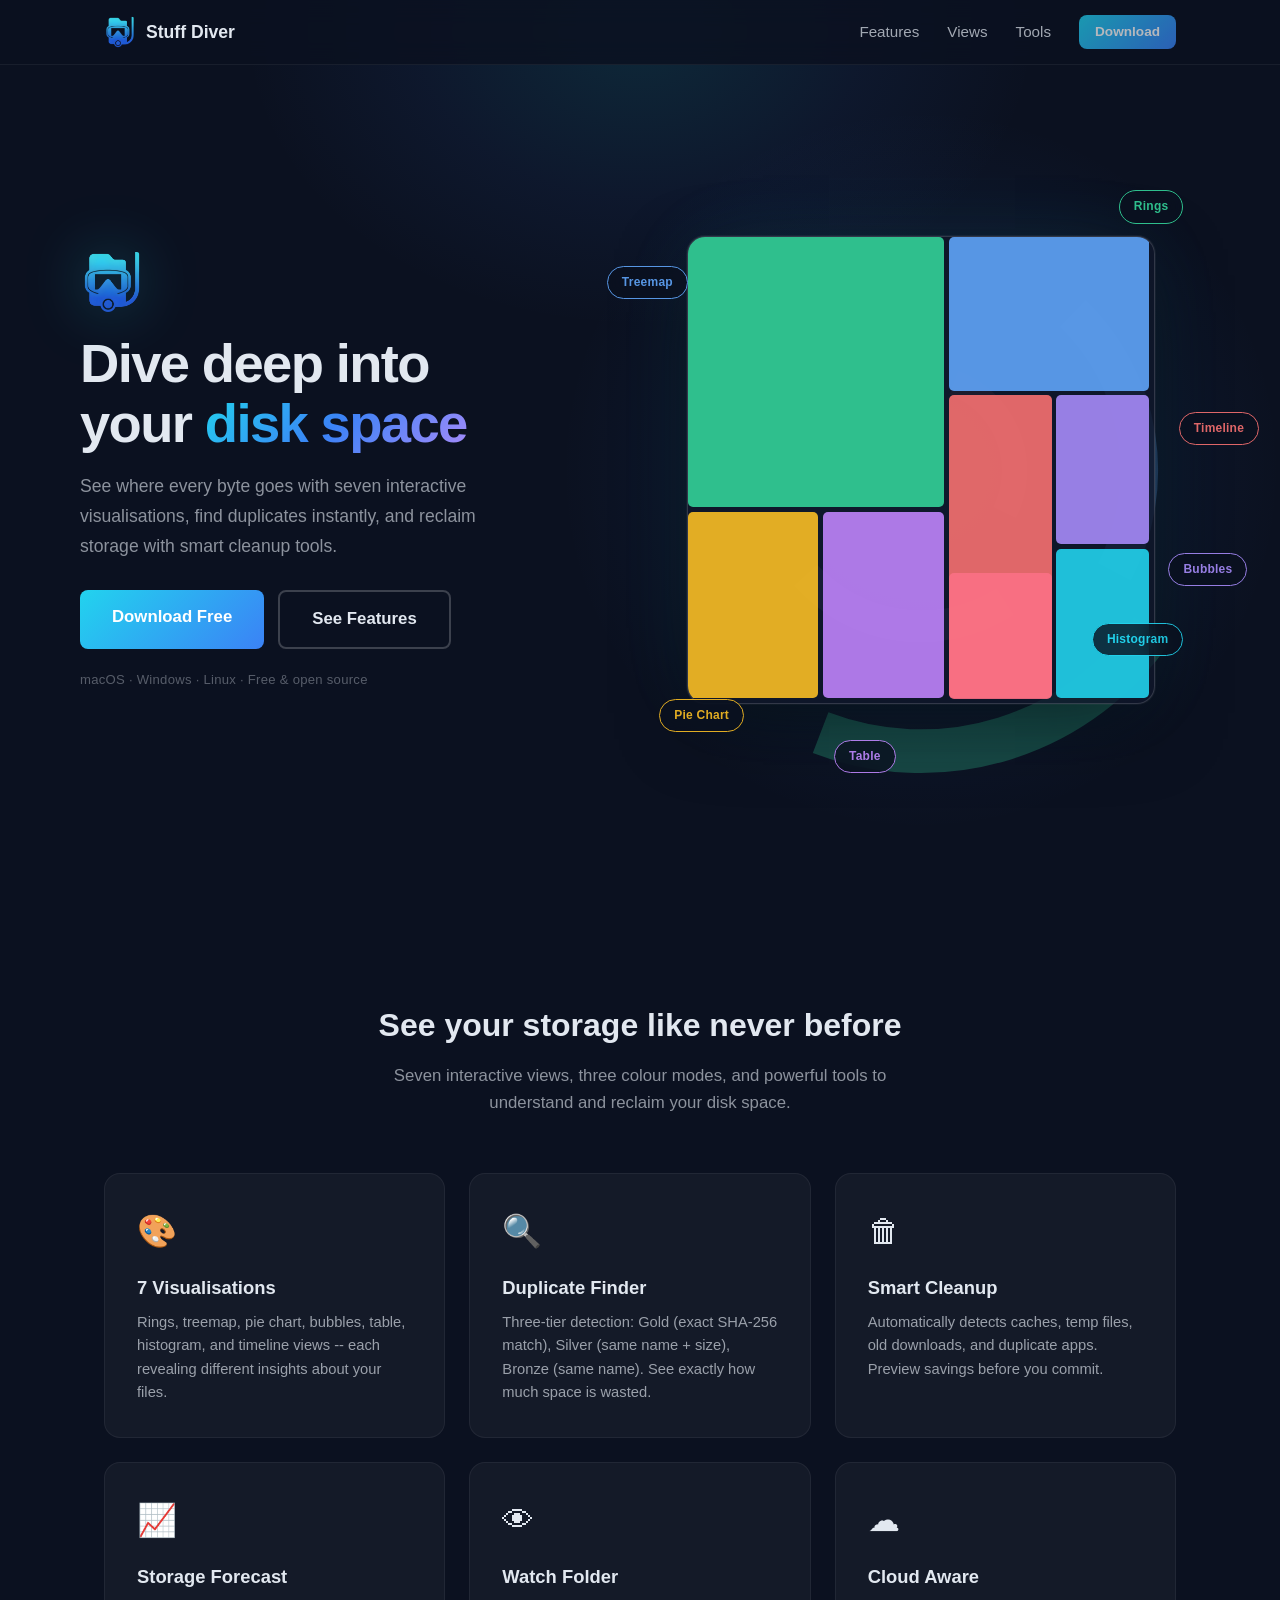
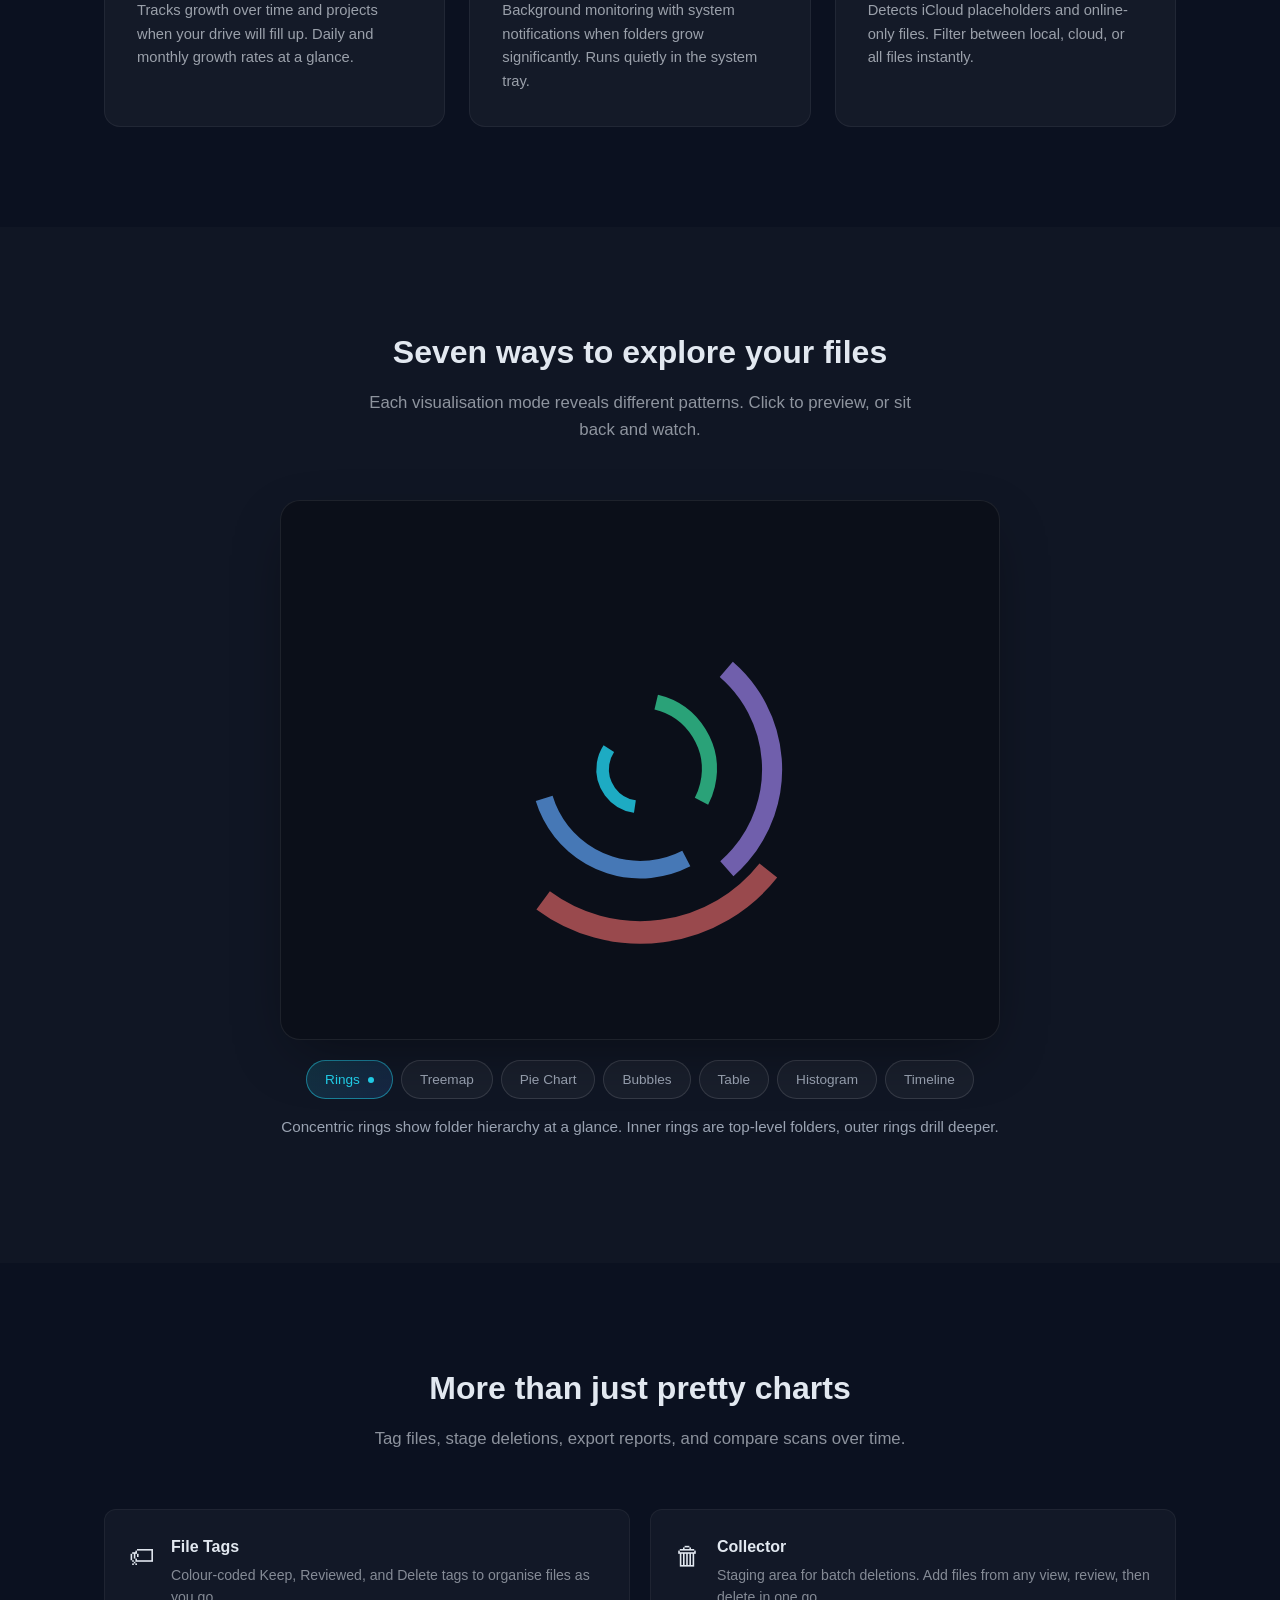
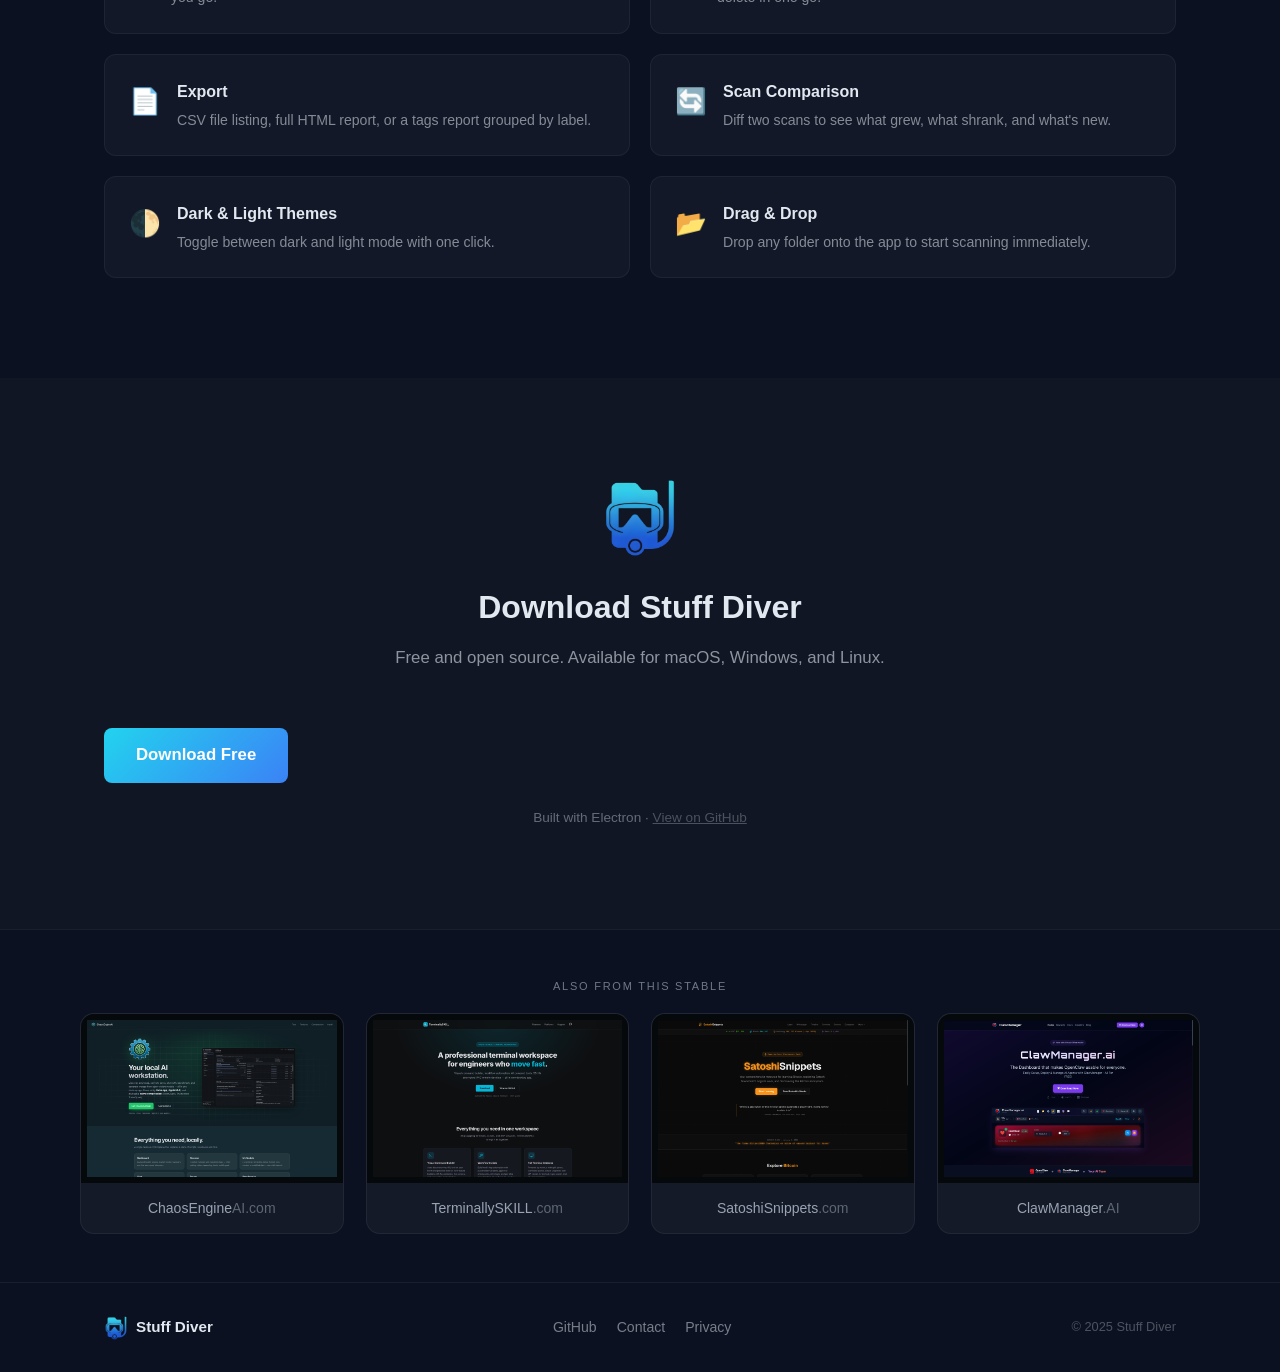
==== commit 4aeaaf9b: "Add privacy page; move analytics to stats.leveluplogic.co.uk" ====
--- a/index.html
+++ b/index.html
@@ -6,7 +6,7 @@
   <title>Stuff Diver — Dive Deep Into Your Disk Space</title>
   <meta name="description" content="Interactive disk space visualiser with treemap, rings, bubbles, duplicate finder, and smart cleanup. Free for macOS, Windows, and Linux.">
   <link rel="icon" type="image/png" href="images/favicon.png">
-  <script defer src="https://cloud.umami.is/script.js" data-website-id="862c30b8-f912-4ad8-b7b3-9f74ac9d1718" data-domains="stuffdiver.com,www.stuffdiver.com"></script>
+  <script defer src="https://stats.leveluplogic.co.uk/script.js" data-website-id="4738a35e-9ca9-45e8-a17f-6323b8019b1b" data-domains="stuffdiver.com,www.stuffdiver.com"></script>
   <link rel="stylesheet" href="style.css">
 </head>
 <body>
@@ -324,6 +324,7 @@
       <div class="footer-links">
         <a href="https://github.com/cryptopoly/StuffDiver">GitHub</a>
         <a href="mailto:info@stuffdiver.com">Contact</a>
+        <a href="privacy.html">Privacy</a>
       </div>
       <p class="footer-copy">&copy; 2025 Stuff Diver</p>
     </div>
